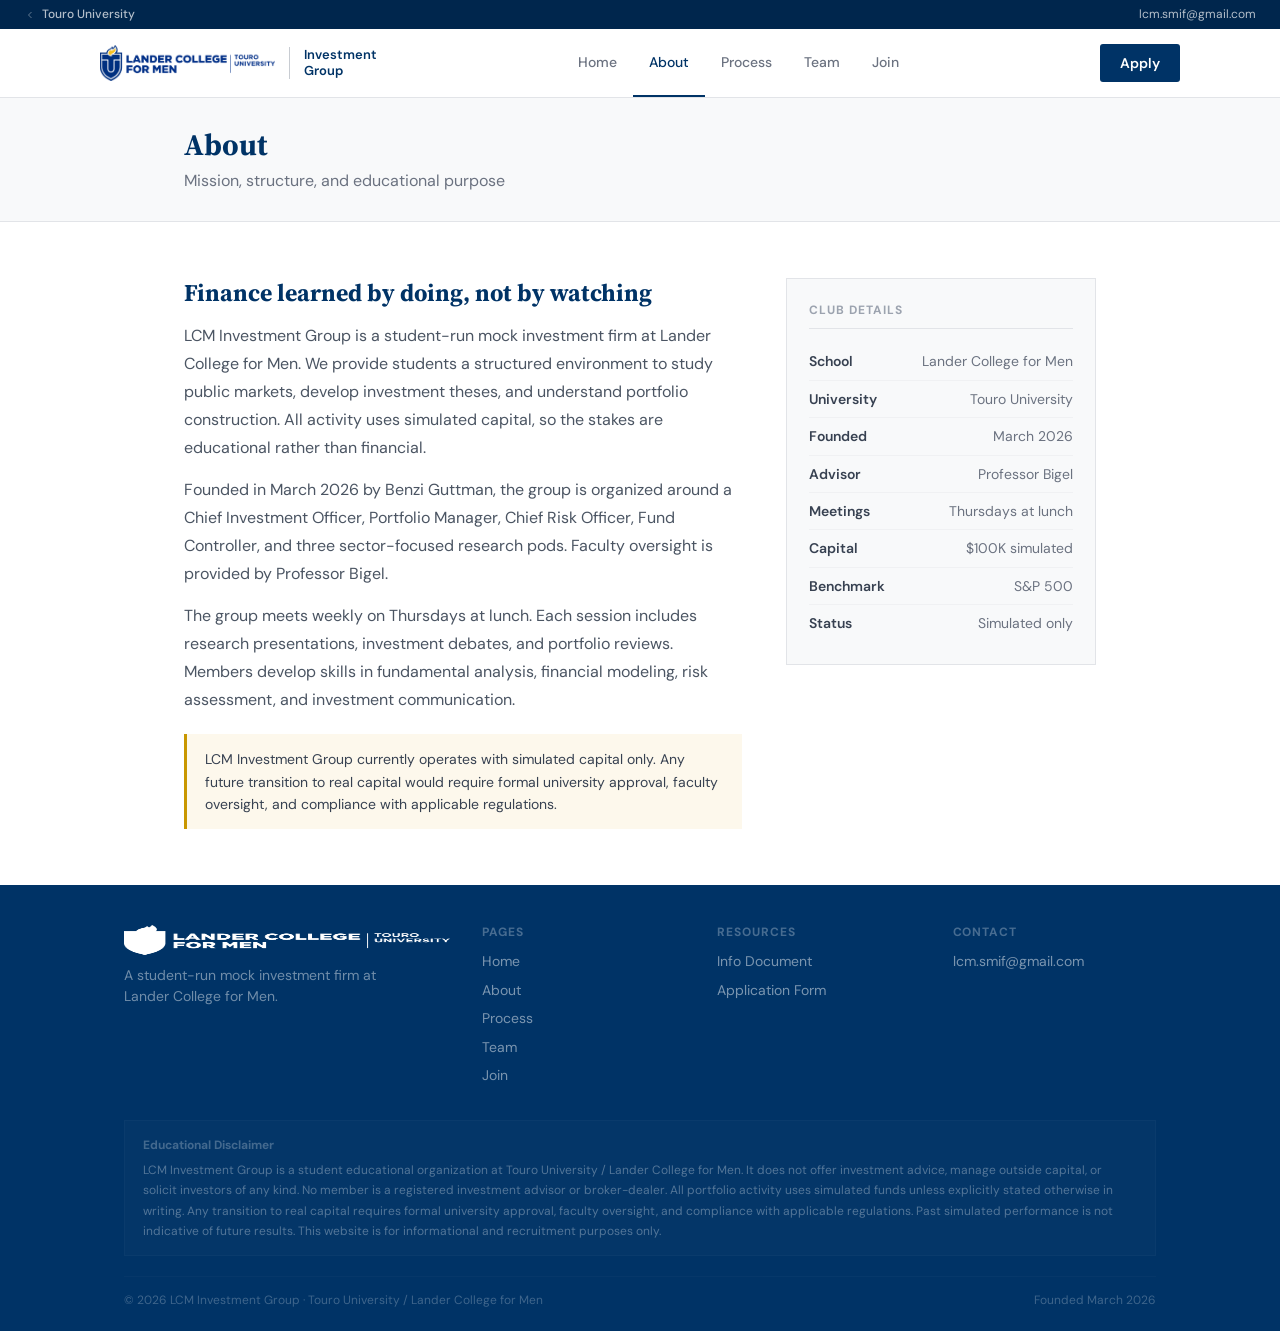
==== about.html @ c5002955 "v5: multi-page institutional redesign with shared CSS, proper logo integration, and educational fram" ====
<!DOCTYPE html>
<html lang="en">
<head>
<meta charset="UTF-8">
<meta name="viewport" content="width=device-width, initial-scale=1.0">
<title>About — LCM Investment Group</title>
<meta name="description" content="Learn about LCM Investment Group, a student-run mock investment firm at Lander College for Men, Touro University.">
<link rel="preconnect" href="https://fonts.googleapis.com">
<link rel="preconnect" href="https://fonts.gstatic.com" crossorigin>
<link href="https://fonts.googleapis.com/css2?family=Source+Serif+4:ital,opsz,wght@0,8..60,400;0,8..60,600;0,8..60,700;1,8..60,400&family=DM+Sans:ital,opsz,wght@0,9..40,400;0,9..40,500;0,9..40,600;0,9..40,700;1,9..40,400&display=swap" rel="stylesheet">
<link rel="stylesheet" href="style.css">
</head>
<body>

<div class="utility-bar">
  <a href="https://www.touro.edu" target="_blank" rel="noopener noreferrer" class="utility-left">
    <svg width="12" height="12" viewBox="0 0 24 24" fill="none" stroke="currentColor" stroke-width="2"><polyline points="15 18 9 12 15 6"/></svg>
    Touro University
  </a>
  <div><a href="mailto:lcm.smif@gmail.com">lcm.smif@gmail.com</a></div>
</div>

<nav class="site-nav">
  <div class="nav-inner">
    <a href="index.html" class="nav-brand">
      <img src="touro-logo.png" alt="Lander College for Men — Touro University" height="36">
      <span class="nav-brand-label">Investment<br>Group</span>
    </a>
    <div class="nav-links">
      <a href="index.html">Home</a>
      <a href="about.html" aria-current="page">About</a>
      <a href="process.html">Process</a>
      <a href="team.html">Team</a>
      <a href="join.html">Join</a>
    </div>
    <a href="https://docs.google.com/forms/d/e/1FAIpQLSfr2iIIX5mqm8g7_Rid_zwFWo1zIdZO_jrtp0y2jBqAqrcKNw/viewform" target="_blank" rel="noopener noreferrer" class="nav-cta">Apply</a>
    <button class="hamburger" aria-label="Open menu" onclick="document.getElementById('mob').classList.add('open')">
      <span></span><span></span><span></span>
    </button>
  </div>
</nav>

<div class="mobile-overlay" id="mob">
  <div class="mobile-header">
    <img src="touro-logo.png" alt="Lander College for Men" height="28">
    <button class="mobile-close" aria-label="Close menu" onclick="document.getElementById('mob').classList.remove('open')">
      <svg width="24" height="24" viewBox="0 0 24 24" fill="none" stroke="currentColor" stroke-width="2"><path d="M18 6L6 18M6 6l12 12"/></svg>
    </button>
  </div>
  <div class="mobile-links">
    <a href="index.html">Home</a>
    <a href="about.html">About</a>
    <a href="process.html">Process</a>
    <a href="team.html">Team</a>
    <a href="join.html">Join</a>
  </div>
  <a href="https://docs.google.com/forms/d/e/1FAIpQLSfr2iIIX5mqm8g7_Rid_zwFWo1zIdZO_jrtp0y2jBqAqrcKNw/viewform" target="_blank" rel="noopener noreferrer" class="mobile-cta">Submit an Application</a>
</div>

<main>

  <div class="page-header">
    <div class="container">
      <h1>About</h1>
      <p class="subtitle">Mission, structure, and educational purpose</p>
    </div>
  </div>

  <section class="section-lg">
    <div class="container">
      <div class="about-grid">
        <div class="about-prose">
          <h2>Finance learned by doing, not by watching</h2>
          <p>LCM Investment Group is a student-run mock investment firm at Lander College for Men. We provide students a structured environment to study public markets, develop investment theses, and understand portfolio construction. All activity uses simulated capital, so the stakes are educational rather than financial.</p>
          <p>Founded in March 2026 by Benzi Guttman, the group is organized around a Chief Investment Officer, Portfolio Manager, Chief Risk Officer, Fund Controller, and three sector-focused research pods. Faculty oversight is provided by Professor Bigel.</p>
          <p>The group meets weekly on Thursdays at lunch. Each session includes research presentations, investment debates, and portfolio reviews. Members develop skills in fundamental analysis, financial modeling, risk assessment, and investment communication.</p>
          <div class="about-note">LCM Investment Group currently operates with simulated capital only. Any future transition to real capital would require formal university approval, faculty oversight, and compliance with applicable regulations.</div>
        </div>
        <aside class="about-sidebar">
          <div class="sidebar-heading">Club Details</div>
          <div class="sidebar-row"><span class="sidebar-key">School</span><span class="sidebar-val">Lander College for Men</span></div>
          <div class="sidebar-row"><span class="sidebar-key">University</span><span class="sidebar-val">Touro University</span></div>
          <div class="sidebar-row"><span class="sidebar-key">Founded</span><span class="sidebar-val">March 2026</span></div>
          <div class="sidebar-row"><span class="sidebar-key">Advisor</span><span class="sidebar-val">Professor Bigel</span></div>
          <div class="sidebar-row"><span class="sidebar-key">Meetings</span><span class="sidebar-val">Thursdays at lunch</span></div>
          <div class="sidebar-row"><span class="sidebar-key">Capital</span><span class="sidebar-val">$100K simulated</span></div>
          <div class="sidebar-row"><span class="sidebar-key">Benchmark</span><span class="sidebar-val">S&amp;P 500</span></div>
          <div class="sidebar-row"><span class="sidebar-key">Status</span><span class="sidebar-val">Simulated only</span></div>
        </aside>
      </div>
    </div>
  </section>

</main>

<footer class="site-footer">
  <div class="container-wide">
    <div class="footer-top">
      <div class="footer-brand">
        <img src="touro-logo.png" alt="Lander College for Men — Touro University">
        <p>A student-run mock investment firm at Lander College for Men.</p>
      </div>
      <div class="footer-col">
        <h4>Pages</h4>
        <a href="index.html">Home</a>
        <a href="about.html">About</a>
        <a href="process.html">Process</a>
        <a href="team.html">Team</a>
        <a href="join.html">Join</a>
      </div>
      <div class="footer-col">
        <h4>Resources</h4>
        <a href="https://docs.google.com/document/d/1LVEuWN-xTGbvA8P8xXho91gXIbt4tIsUsh_a20SpdHM/edit?usp=sharing" target="_blank" rel="noopener noreferrer">Info Document</a>
        <a href="https://docs.google.com/forms/d/e/1FAIpQLSfr2iIIX5mqm8g7_Rid_zwFWo1zIdZO_jrtp0y2jBqAqrcKNw/viewform" target="_blank" rel="noopener noreferrer">Application Form</a>
      </div>
      <div class="footer-col">
        <h4>Contact</h4>
        <a href="mailto:lcm.smif@gmail.com">lcm.smif@gmail.com</a>
      </div>
    </div>
    <div class="footer-disclaimer">
      <strong>Educational Disclaimer</strong>
      LCM Investment Group is a student educational organization at Touro University / Lander College for Men. It does not offer investment advice, manage outside capital, or solicit investors of any kind. No member is a registered investment advisor or broker-dealer. All portfolio activity uses simulated funds unless explicitly stated otherwise in writing. Any transition to real capital requires formal university approval, faculty oversight, and compliance with applicable regulations. Past simulated performance is not indicative of future results. This website is for informational and recruitment purposes only.
    </div>
    <div class="footer-bottom">
      <span>&copy; 2026 LCM Investment Group · Touro University / Lander College for Men</span>
      <span>Founded March 2026</span>
    </div>
  </div>
</footer>

</body>
</html>
---- style.css ----
/* ===================================================================
   LCM Investment Group — Shared Stylesheet
   Lander College for Men / Touro University
   =================================================================== */

/* --- Reset & Tokens --- */
:root {
  --navy: #003366;
  --navy-deep: #00264d;
  --navy-light: #1a4a7a;
  --gold: #c99700;
  --gold-light: #f5e6b8;
  --gold-bg: #fdf8ec;
  --white: #ffffff;
  --gray-50: #f8f9fa;
  --gray-100: #f0f1f3;
  --gray-200: #e2e4e8;
  --gray-300: #c8ccd2;
  --gray-400: #9ca3af;
  --gray-500: #6b7280;
  --gray-600: #4b5563;
  --gray-700: #374151;
  --gray-800: #1f2937;
  --gray-900: #111827;

  --text-xs: 0.75rem;
  --text-sm: 0.875rem;
  --text-base: 1rem;
  --text-lg: 1.125rem;
  --text-xl: 1.25rem;
  --text-2xl: 1.5rem;
  --text-3xl: 1.875rem;

  --font-display: 'Source Serif 4', Georgia, 'Times New Roman', serif;
  --font-body: 'DM Sans', 'Helvetica Neue', Arial, sans-serif;

  --max-w: 960px;
  --max-w-wide: 1080px;
  --transition: 150ms ease;
}

*, *::before, *::after { box-sizing: border-box; margin: 0; padding: 0; }

html {
  -webkit-font-smoothing: antialiased;
  text-rendering: optimizeLegibility;
}

body {
  font-family: var(--font-body);
  font-size: var(--text-base);
  color: var(--gray-800);
  background: var(--white);
  line-height: 1.6;
  display: flex;
  flex-direction: column;
  min-height: 100vh;
}

img, svg { display: block; max-width: 100%; }
a { color: inherit; text-decoration: none; }
button { cursor: pointer; background: none; border: none; font: inherit; }
h1, h2, h3, h4 { line-height: 1.25; }
p { max-width: 68ch; }
ul { list-style: none; }
main { flex: 1; }

/* --- Utility bar (Touro-style top strip) --- */
.utility-bar {
  background: var(--navy-deep);
  color: rgba(255,255,255,0.7);
  font-size: var(--text-xs);
  padding: 5px 24px;
  display: flex;
  align-items: center;
  justify-content: space-between;
}
.utility-bar a {
  color: rgba(255,255,255,0.7);
  transition: color var(--transition);
}
.utility-bar a:hover { color: #fff; }
.utility-left {
  display: flex;
  align-items: center;
  gap: 6px;
  font-weight: 500;
}
.utility-left svg { opacity: 0.55; }

/* --- Main navigation --- */
.site-nav {
  background: var(--white);
  border-bottom: 1px solid var(--gray-200);
  padding: 0 24px;
  position: sticky;
  top: 0;
  z-index: 100;
}
.nav-inner {
  max-width: var(--max-w-wide);
  margin: 0 auto;
  display: flex;
  align-items: center;
  justify-content: space-between;
  height: 68px;
}

/* Logo block: image + "Investment Group" label */
.nav-brand {
  display: flex;
  align-items: center;
  gap: 14px;
  flex-shrink: 0;
}
.nav-brand img {
  height: 36px;
  width: auto;
}
.nav-brand-label {
  font-family: var(--font-body);
  font-size: 0.8125rem;
  font-weight: 600;
  color: var(--navy);
  line-height: 1.25;
  border-left: 1px solid var(--gray-300);
  padding-left: 14px;
  white-space: nowrap;
}

/* Nav links */
.nav-links {
  display: flex;
  align-items: center;
  gap: 0;
}
.nav-links a {
  font-size: var(--text-sm);
  font-weight: 500;
  color: var(--gray-500);
  padding: 22px 16px;
  border-bottom: 2px solid transparent;
  transition: color var(--transition), border-color var(--transition);
}
.nav-links a:hover,
.nav-links a[aria-current="page"] {
  color: var(--navy);
  border-bottom-color: var(--navy);
}

/* Apply button in nav */
.nav-cta {
  font-size: var(--text-sm);
  font-weight: 600;
  color: var(--white);
  background: var(--navy);
  padding: 8px 20px;
  border-radius: 3px;
  transition: background var(--transition);
  flex-shrink: 0;
}
.nav-cta:hover { background: var(--navy-deep); }

/* Hamburger */
.hamburger {
  display: none;
  flex-direction: column;
  gap: 5px;
  padding: 8px;
}
.hamburger span {
  display: block;
  width: 22px;
  height: 2px;
  background: var(--navy);
  border-radius: 1px;
}

/* Mobile overlay */
.mobile-overlay {
  display: none;
  position: fixed;
  inset: 0;
  background: var(--white);
  z-index: 200;
  flex-direction: column;
  padding: 20px 24px;
  overflow-y: auto;
}
.mobile-overlay.open { display: flex; }
.mobile-header {
  display: flex;
  justify-content: space-between;
  align-items: center;
  margin-bottom: 28px;
}
.mobile-header img { height: 28px; width: auto; }
.mobile-close {
  width: 40px;
  height: 40px;
  display: flex;
  align-items: center;
  justify-content: center;
  color: var(--gray-500);
}
.mobile-links {
  display: flex;
  flex-direction: column;
}
.mobile-links a {
  font-size: var(--text-lg);
  font-weight: 500;
  color: var(--gray-700);
  padding: 13px 0;
  border-bottom: 1px solid var(--gray-200);
}
.mobile-links a:first-child { border-top: 1px solid var(--gray-200); }
.mobile-cta {
  display: block;
  margin-top: 20px;
  text-align: center;
  font-weight: 600;
  color: var(--white);
  background: var(--navy);
  padding: 12px 24px;
  border-radius: 3px;
}

@media (max-width: 768px) {
  .utility-bar { display: none; }
  .nav-links, .nav-cta { display: none; }
  .hamburger { display: flex; }
}

/* --- Layout helpers --- */
.container { max-width: var(--max-w); margin: 0 auto; padding: 0 24px; }
.container-wide { max-width: var(--max-w-wide); margin: 0 auto; padding: 0 24px; }
.section { padding: 48px 0; }
.section-lg { padding: 56px 0; }

/* --- Page header (breadcrumb-style band) --- */
.page-header {
  background: var(--gray-50);
  border-bottom: 1px solid var(--gray-200);
  padding: 28px 0;
}
.page-header h1 {
  font-family: var(--font-display);
  font-size: var(--text-3xl);
  font-weight: 700;
  color: var(--navy);
}
.page-header .subtitle {
  font-size: var(--text-base);
  color: var(--gray-500);
  margin-top: 4px;
}

/* --- Buttons --- */
.btn-navy {
  display: inline-flex;
  align-items: center;
  gap: 6px;
  padding: 10px 24px;
  background: var(--navy);
  color: var(--white);
  font-size: var(--text-sm);
  font-weight: 600;
  border-radius: 3px;
  transition: background var(--transition);
}
.btn-navy:hover { background: var(--navy-deep); }

.btn-gold {
  display: inline-flex;
  align-items: center;
  gap: 6px;
  padding: 10px 24px;
  background: var(--gold);
  color: var(--navy-deep);
  font-size: var(--text-sm);
  font-weight: 700;
  border-radius: 3px;
  transition: background var(--transition);
}
.btn-gold:hover { background: #b58a00; }

/* --- Footer --- */
.site-footer {
  background: var(--navy);
  color: rgba(255,255,255,0.8);
  padding: 40px 0 20px;
}
.footer-top {
  display: grid;
  grid-template-columns: 1.6fr 1fr 1fr 1fr;
  gap: 32px;
  margin-bottom: 28px;
}
.footer-brand { display: flex; flex-direction: column; gap: 10px; }
.footer-brand img { height: 30px; width: auto; filter: brightness(0) invert(1); }
.footer-brand p { font-size: var(--text-sm); opacity: 0.55; line-height: 1.5; max-width: 30ch; }
.footer-col h4 {
  font-size: var(--text-xs);
  font-weight: 700;
  text-transform: uppercase;
  letter-spacing: 0.08em;
  opacity: 0.35;
  margin-bottom: 10px;
}
.footer-col a {
  display: block;
  font-size: var(--text-sm);
  opacity: 0.6;
  margin-bottom: 6px;
  transition: opacity var(--transition);
}
.footer-col a:hover { opacity: 1; }
.footer-disclaimer {
  padding: 14px 18px;
  background: rgba(255,255,255,0.04);
  border: 1px solid rgba(255,255,255,0.07);
  font-size: var(--text-xs);
  opacity: 0.4;
  line-height: 1.7;
  margin-bottom: 20px;
}
.footer-disclaimer strong {
  display: block;
  margin-bottom: 4px;
  opacity: 1;
  color: rgba(255,255,255,0.65);
}
.footer-bottom {
  display: flex;
  justify-content: space-between;
  flex-wrap: wrap;
  gap: 8px;
  padding-top: 14px;
  border-top: 1px solid rgba(255,255,255,0.08);
  font-size: var(--text-xs);
  opacity: 0.3;
}
@media (max-width: 768px) {
  .footer-top { grid-template-columns: 1fr 1fr; gap: 24px; }
}
@media (max-width: 500px) {
  .footer-top { grid-template-columns: 1fr; }
}

/* ============================================================
   PAGE-SPECIFIC STYLES
   ============================================================ */

/* --- Home: Hero --- */
.hero {
  background: var(--navy);
  color: var(--white);
  padding: 56px 0 48px;
}
.hero-content { max-width: 620px; }
.hero-affiliation {
  font-size: var(--text-xs);
  font-weight: 600;
  letter-spacing: 0.08em;
  text-transform: uppercase;
  color: var(--gold);
  margin-bottom: 14px;
}
.hero h1 {
  font-family: var(--font-display);
  font-size: clamp(1.875rem, 1.2rem + 2.5vw, 2.75rem);
  font-weight: 700;
  line-height: 1.15;
  margin-bottom: 14px;
}
.hero h1 em { font-style: italic; font-weight: 400; opacity: 0.85; }
.hero-desc {
  font-size: var(--text-base);
  line-height: 1.7;
  opacity: 0.78;
  margin-bottom: 24px;
  max-width: 52ch;
}
.hero-actions {
  display: flex;
  align-items: center;
  gap: 16px;
  flex-wrap: wrap;
}
.hero-link {
  font-size: var(--text-sm);
  font-weight: 500;
  color: rgba(255,255,255,0.65);
  border-bottom: 1px solid rgba(255,255,255,0.25);
  padding-bottom: 1px;
  transition: color var(--transition);
}
.hero-link:hover { color: #fff; }

/* --- Home: Facts strip --- */
.facts-strip {
  background: var(--gray-50);
  border-bottom: 1px solid var(--gray-200);
  padding: 18px 0;
}
.facts-row {
  display: flex;
  justify-content: center;
  align-items: center;
  gap: 36px;
  flex-wrap: wrap;
}
.fact-item { text-align: center; }
.fact-val {
  font-family: var(--font-display);
  font-size: var(--text-xl);
  font-weight: 700;
  color: var(--navy);
}
.fact-desc {
  font-size: var(--text-xs);
  color: var(--gray-500);
  text-transform: uppercase;
  letter-spacing: 0.06em;
  margin-top: 2px;
}
.facts-sep { width: 1px; height: 26px; background: var(--gray-300); }
@media (max-width: 600px) {
  .facts-row { gap: 20px; }
  .facts-sep { display: none; }
}

/* --- Home: Overview cards --- */
.overview-grid {
  display: grid;
  grid-template-columns: repeat(3, 1fr);
  gap: 20px;
}
.overview-card {
  padding: 22px;
  border: 1px solid var(--gray-200);
  border-top: 3px solid var(--navy);
}
.overview-card h3 {
  font-size: var(--text-base);
  font-weight: 700;
  color: var(--gray-800);
  margin-bottom: 6px;
}
.overview-card p {
  font-size: var(--text-sm);
  color: var(--gray-600);
  line-height: 1.6;
}
@media (max-width: 768px) {
  .overview-grid { grid-template-columns: 1fr; }
}

/* --- Home: CTA strip --- */
.home-cta {
  background: var(--gray-50);
  border-top: 1px solid var(--gray-200);
  text-align: center;
}
.home-cta h2 {
  font-family: var(--font-display);
  font-size: var(--text-2xl);
  font-weight: 700;
  color: var(--navy);
  margin-bottom: 6px;
}
.home-cta p {
  font-size: var(--text-base);
  color: var(--gray-500);
  margin: 0 auto 18px;
}

/* --- About: Content grid --- */
.about-grid {
  display: grid;
  grid-template-columns: 1.8fr 1fr;
  gap: 44px;
  align-items: start;
}
.about-prose h2 {
  font-family: var(--font-display);
  font-size: var(--text-2xl);
  font-weight: 700;
  color: var(--navy);
  margin-bottom: 14px;
}
.about-prose p {
  color: var(--gray-600);
  line-height: 1.75;
  margin-bottom: 14px;
}
.about-sidebar {
  padding: 22px;
  background: var(--gray-50);
  border: 1px solid var(--gray-200);
}
.sidebar-heading {
  font-size: var(--text-xs);
  font-weight: 700;
  text-transform: uppercase;
  letter-spacing: 0.08em;
  color: var(--gray-400);
  margin-bottom: 14px;
  padding-bottom: 8px;
  border-bottom: 1px solid var(--gray-200);
}
.sidebar-row {
  display: flex;
  justify-content: space-between;
  padding: 7px 0;
  font-size: var(--text-sm);
  border-bottom: 1px solid var(--gray-100);
}
.sidebar-row:last-child { border-bottom: none; }
.sidebar-key { font-weight: 600; color: var(--gray-700); }
.sidebar-val { color: var(--gray-500); text-align: right; }
.about-note {
  margin-top: 20px;
  padding: 14px 18px;
  background: var(--gold-bg);
  border-left: 3px solid var(--gold);
  font-size: var(--text-sm);
  color: var(--gray-700);
  line-height: 1.6;
}
@media (max-width: 768px) {
  .about-grid { grid-template-columns: 1fr; }
}

/* --- Process: Steps --- */
.process-step {
  display: grid;
  grid-template-columns: 44px 1fr;
  gap: 18px;
  padding: 22px 0;
  border-bottom: 1px solid var(--gray-200);
  align-items: start;
}
.process-step:last-child { border-bottom: none; }
.step-num {
  width: 38px; height: 38px;
  border-radius: 50%;
  background: var(--navy);
  color: var(--white);
  display: flex;
  align-items: center;
  justify-content: center;
  font-family: var(--font-display);
  font-size: var(--text-base);
  font-weight: 700;
  flex-shrink: 0;
}
.step-body h3 {
  font-size: var(--text-lg);
  font-weight: 700;
  color: var(--gray-800);
  margin-bottom: 4px;
}
.step-body p {
  font-size: var(--text-sm);
  color: var(--gray-600);
  line-height: 1.65;
}

/* Process: Logistics table */
.info-table {
  margin-top: 28px;
  width: 100%;
  border-collapse: collapse;
  font-size: var(--text-sm);
}
.info-table th {
  text-align: left;
  font-weight: 700;
  color: var(--gray-700);
  padding: 9px 14px;
  background: var(--gray-50);
  border: 1px solid var(--gray-200);
  font-size: var(--text-xs);
  text-transform: uppercase;
  letter-spacing: 0.06em;
}
.info-table td {
  padding: 9px 14px;
  border: 1px solid var(--gray-200);
  color: var(--gray-600);
}

/* --- Team: Directory list --- */
.team-label {
  font-size: var(--text-xs);
  font-weight: 700;
  text-transform: uppercase;
  letter-spacing: 0.1em;
  color: var(--gray-400);
  margin-bottom: 14px;
  padding-bottom: 8px;
  border-bottom: 1px solid var(--gray-200);
}
.team-list { display: flex; flex-direction: column; }
.team-member {
  display: grid;
  grid-template-columns: 44px 1fr;
  gap: 14px;
  padding: 14px 0;
  border-bottom: 1px solid var(--gray-100);
  align-items: start;
}
.team-member:last-child { border-bottom: none; }
.member-initials {
  width: 38px; height: 38px;
  border-radius: 50%;
  background: var(--navy);
  color: var(--white);
  display: flex;
  align-items: center;
  justify-content: center;
  font-size: var(--text-xs);
  font-weight: 700;
  flex-shrink: 0;
}
.member-info h3 {
  font-size: var(--text-base);
  font-weight: 600;
  color: var(--gray-800);
  margin-bottom: 1px;
}
.member-role {
  font-size: var(--text-sm);
  color: var(--navy);
  font-weight: 500;
  margin-bottom: 3px;
}
.member-desc {
  font-size: var(--text-sm);
  color: var(--gray-500);
  line-height: 1.55;
}

/* Pods */
.pods-section { margin-top: 36px; }
.pods-grid {
  display: grid;
  grid-template-columns: repeat(3, 1fr);
  gap: 14px;
}
.pod-item {
  padding: 14px 16px;
  background: var(--gray-50);
  border: 1px solid var(--gray-200);
}
.pod-label {
  font-size: var(--text-xs);
  font-weight: 700;
  color: var(--navy);
  text-transform: uppercase;
  letter-spacing: 0.06em;
  margin-bottom: 4px;
}
.pod-sector {
  font-size: var(--text-xs);
  color: var(--gray-400);
  margin-bottom: 6px;
}
.pod-name { font-size: var(--text-sm); font-weight: 600; color: var(--gray-800); }
.pod-role { font-size: var(--text-xs); color: var(--gray-500); }
@media (max-width: 600px) {
  .pods-grid { grid-template-columns: 1fr; }
}

/* --- Join: Content --- */
.join-content { max-width: 620px; }
.join-content h2 {
  font-family: var(--font-display);
  font-size: var(--text-2xl);
  font-weight: 700;
  color: var(--navy);
  margin-bottom: 12px;
}
.join-content p {
  color: var(--gray-600);
  line-height: 1.7;
  margin-bottom: 14px;
}
.join-cta { margin: 24px 0 36px; }
.join-cards {
  display: grid;
  grid-template-columns: 1fr 1fr;
  gap: 20px;
}
.join-card {
  padding: 18px;
  background: var(--gray-50);
  border: 1px solid var(--gray-200);
}
.join-card h3 {
  font-size: var(--text-sm);
  font-weight: 700;
  color: var(--gray-800);
  margin-bottom: 6px;
}
.join-card p {
  font-size: var(--text-sm);
  color: var(--gray-600);
  line-height: 1.6;
  margin-bottom: 0;
}
.join-card a {
  color: var(--navy);
  text-decoration: underline;
}
@media (max-width: 600px) {
  .join-cards { grid-template-columns: 1fr; }
}
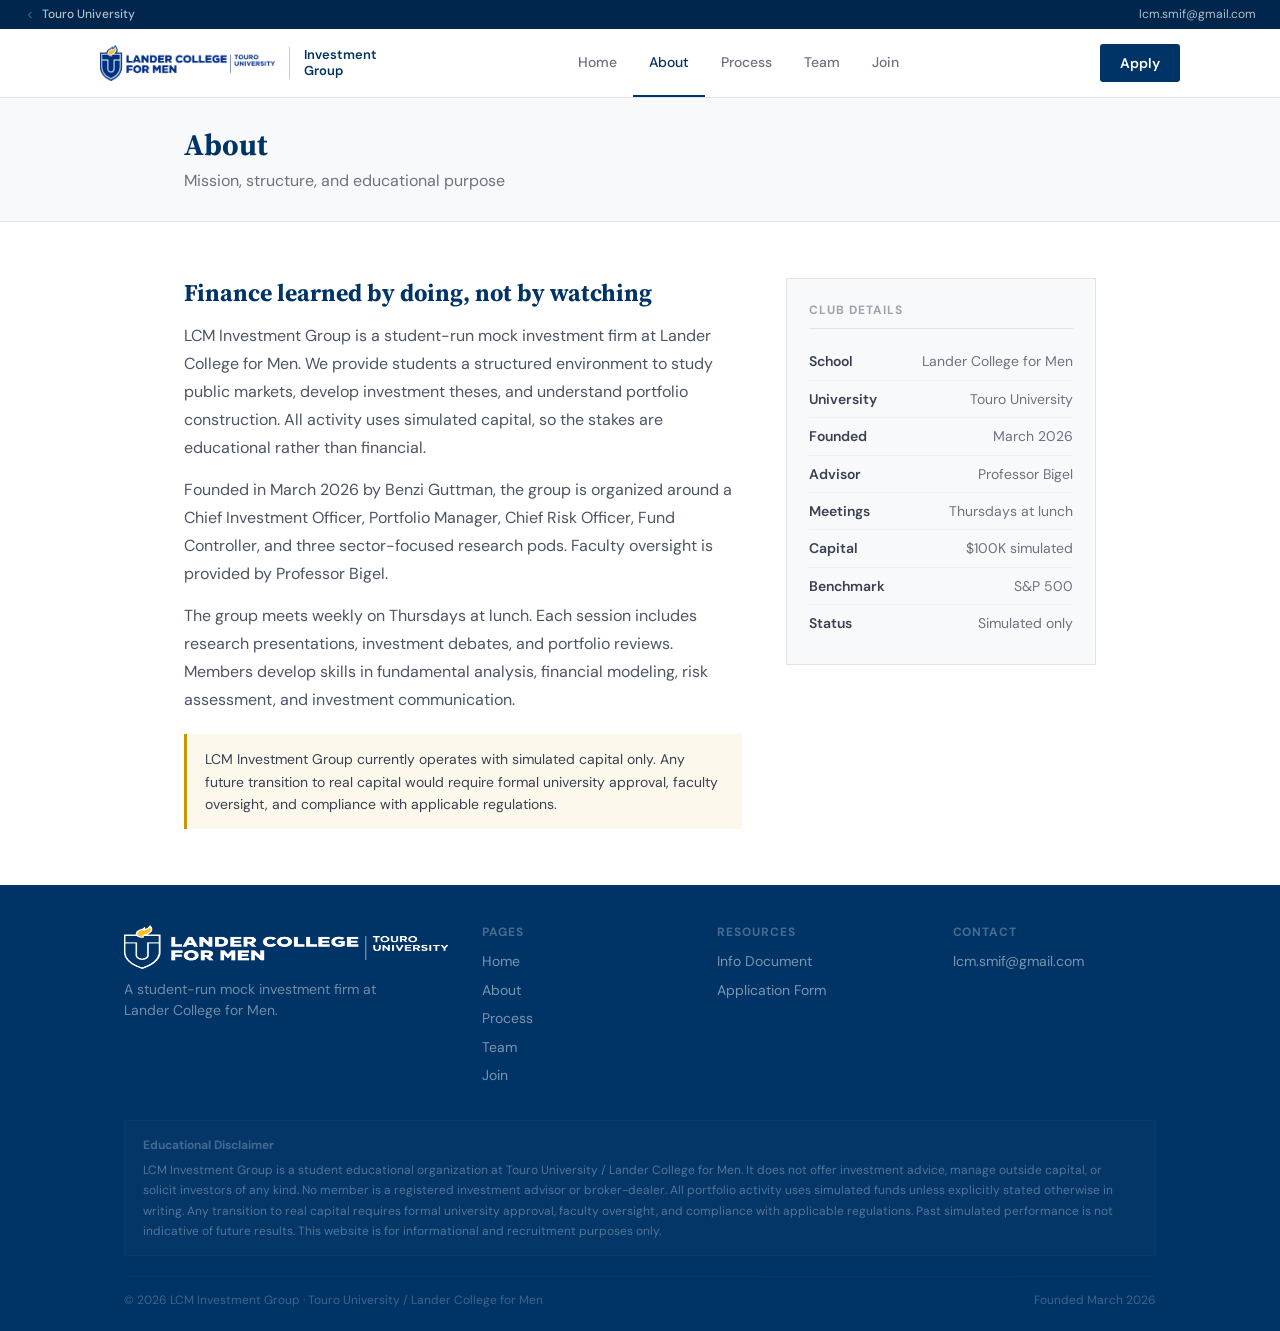
==== commit 581db954: "Use official Touro white logo in footer (matches lcm.touro.edu)" ====
--- a/about.html
+++ b/about.html
@@ -97,7 +97,7 @@
   <div class="container-wide">
     <div class="footer-top">
       <div class="footer-brand">
-        <img src="touro-logo.png" alt="Lander College for Men — Touro University">
+        <img src="touro-logo-white.png" alt="Lander College for Men — Touro University">
         <p>A student-run mock investment firm at Lander College for Men.</p>
       </div>
       <div class="footer-col">
--- a/style.css
+++ b/style.css
@@ -116,6 +116,8 @@
 .nav-brand img {
   height: 36px;
   width: auto;
+  opacity: 1;
+  filter: none;
 }
 .nav-brand-label {
   font-family: var(--font-body);
@@ -298,7 +300,7 @@
   margin-bottom: 28px;
 }
 .footer-brand { display: flex; flex-direction: column; gap: 10px; }
-.footer-brand img { height: 30px; width: auto; filter: brightness(0) invert(1); }
+.footer-brand img { height: 44px; width: auto; }
 .footer-brand p { font-size: var(--text-sm); opacity: 0.55; line-height: 1.5; max-width: 30ch; }
 .footer-col h4 {
   font-size: var(--text-xs);
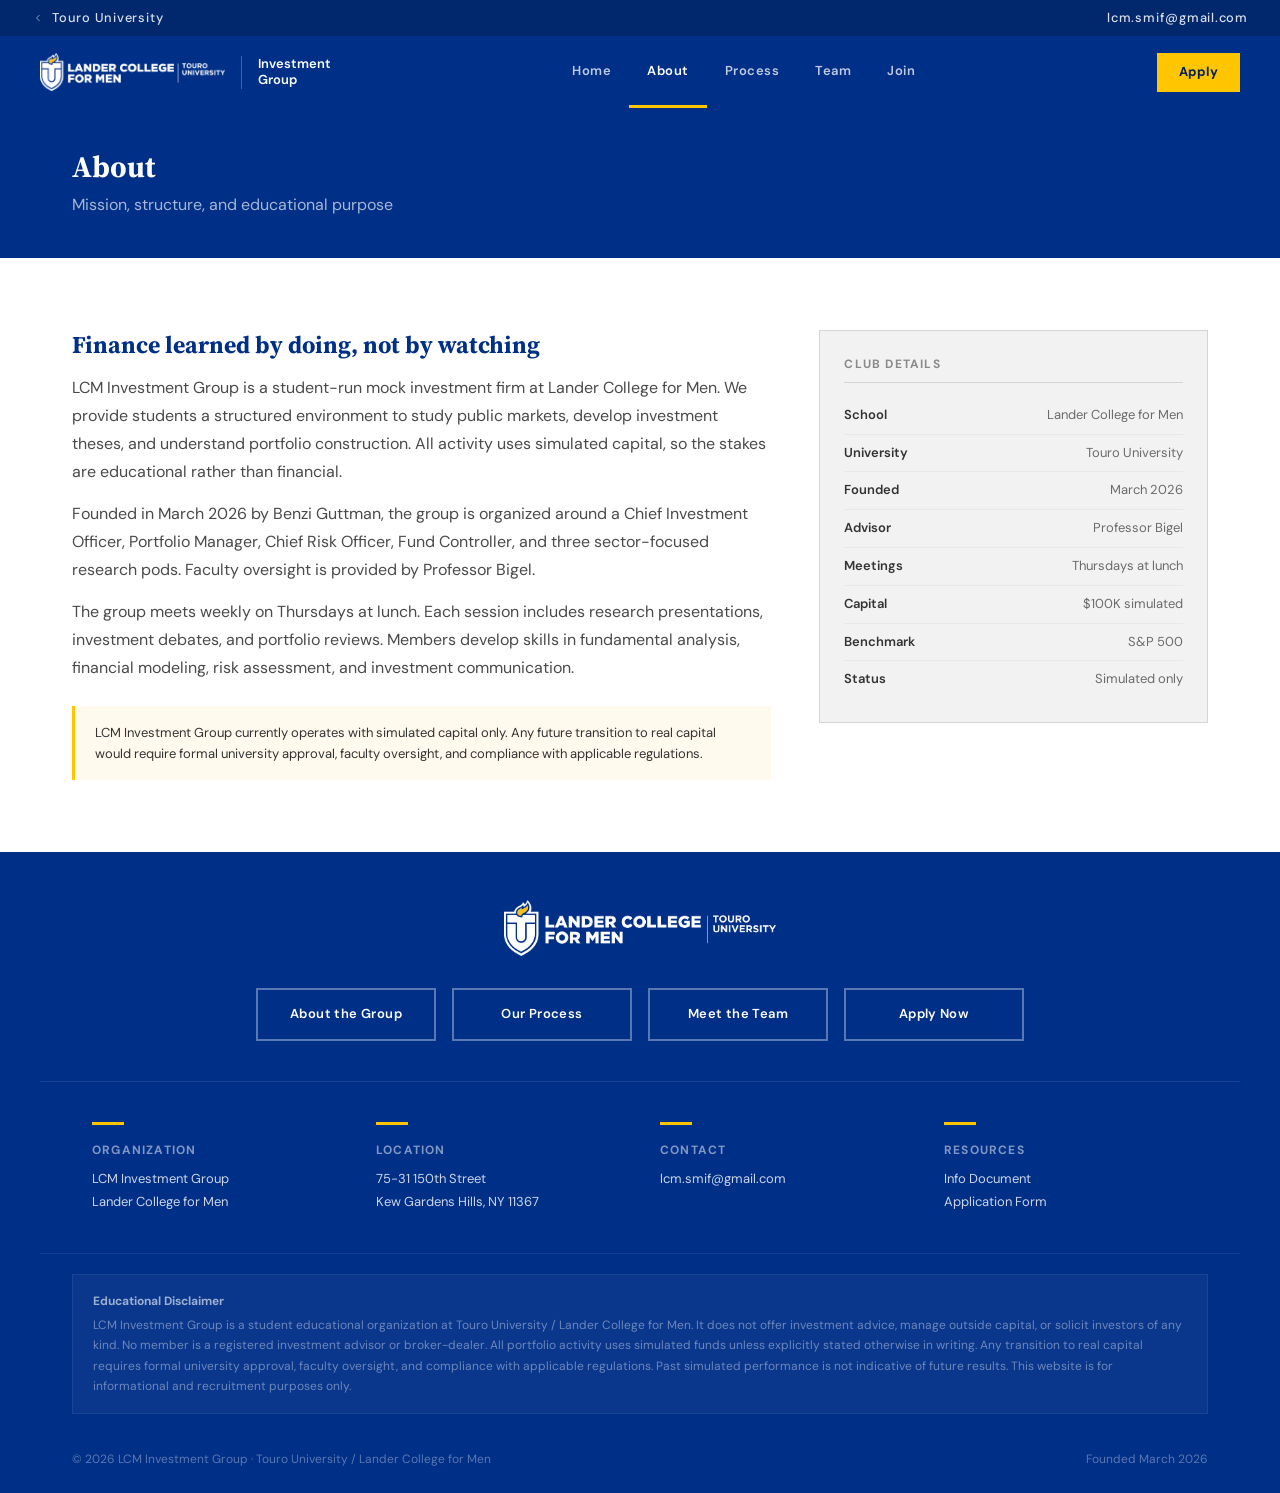
==== commit 4ba2106b: "Redesign: match official lcm.touro.edu institutional style - Navy nav bar with white logo and gold A" ====
--- a/about.html
+++ b/about.html
@@ -12,18 +12,22 @@
 </head>
 <body>
 
+<!-- Utility bar -->
 <div class="utility-bar">
   <a href="https://www.touro.edu" target="_blank" rel="noopener noreferrer" class="utility-left">
     <svg width="12" height="12" viewBox="0 0 24 24" fill="none" stroke="currentColor" stroke-width="2"><polyline points="15 18 9 12 15 6"/></svg>
     Touro University
   </a>
-  <div><a href="mailto:lcm.smif@gmail.com">lcm.smif@gmail.com</a></div>
+  <div class="utility-right">
+    <a href="mailto:lcm.smif@gmail.com">lcm.smif@gmail.com</a>
+  </div>
 </div>
 
+<!-- Navigation -->
 <nav class="site-nav">
   <div class="nav-inner">
     <a href="index.html" class="nav-brand">
-      <img src="touro-logo.png" alt="Lander College for Men — Touro University" height="36">
+      <img src="touro-logo-white.png" alt="Lander College for Men — Touro University" height="38">
       <span class="nav-brand-label">Investment<br>Group</span>
     </a>
     <div class="nav-links">
@@ -40,9 +44,10 @@
   </div>
 </nav>
 
+<!-- Mobile menu -->
 <div class="mobile-overlay" id="mob">
   <div class="mobile-header">
-    <img src="touro-logo.png" alt="Lander College for Men" height="28">
+    <img src="touro-logo-white.png" alt="Lander College for Men" height="28">
     <button class="mobile-close" aria-label="Close menu" onclick="document.getElementById('mob').classList.remove('open')">
       <svg width="24" height="24" viewBox="0 0 24 24" fill="none" stroke="currentColor" stroke-width="2"><path d="M18 6L6 18M6 6l12 12"/></svg>
     </button>
@@ -90,42 +95,58 @@
       </div>
     </div>
   </section>
-
 </main>
 
+<!-- Footer -->
 <footer class="site-footer">
-  <div class="container-wide">
-    <div class="footer-top">
-      <div class="footer-brand">
-        <img src="touro-logo-white.png" alt="Lander College for Men — Touro University">
-        <p>A student-run mock investment firm at Lander College for Men.</p>
-      </div>
-      <div class="footer-col">
-        <h4>Pages</h4>
-        <a href="index.html">Home</a>
-        <a href="about.html">About</a>
-        <a href="process.html">Process</a>
-        <a href="team.html">Team</a>
-        <a href="join.html">Join</a>
-      </div>
-      <div class="footer-col">
-        <h4>Resources</h4>
-        <a href="https://docs.google.com/document/d/1LVEuWN-xTGbvA8P8xXho91gXIbt4tIsUsh_a20SpdHM/edit?usp=sharing" target="_blank" rel="noopener noreferrer">Info Document</a>
-        <a href="https://docs.google.com/forms/d/e/1FAIpQLSfr2iIIX5mqm8g7_Rid_zwFWo1zIdZO_jrtp0y2jBqAqrcKNw/viewform" target="_blank" rel="noopener noreferrer">Application Form</a>
-      </div>
-      <div class="footer-col">
-        <h4>Contact</h4>
-        <a href="mailto:lcm.smif@gmail.com">lcm.smif@gmail.com</a>
-      </div>
+  <!-- Centered logo -->
+  <div class="footer-logo-section">
+    <img src="touro-logo-white.png" alt="Lander College for Men — Touro University">
+  </div>
+
+  <!-- Button row -->
+  <div class="footer-buttons">
+    <a href="about.html" class="btn-outline">About the Group</a>
+    <a href="process.html" class="btn-outline">Our Process</a>
+    <a href="team.html" class="btn-outline">Meet the Team</a>
+    <a href="https://docs.google.com/forms/d/e/1FAIpQLSfr2iIIX5mqm8g7_Rid_zwFWo1zIdZO_jrtp0y2jBqAqrcKNw/viewform" target="_blank" rel="noopener noreferrer" class="btn-outline">Apply Now</a>
+  </div>
+
+  <!-- Contact grid -->
+  <div class="footer-contact">
+    <div class="footer-contact-col">
+      <div class="footer-contact-label">Organization</div>
+      <p>LCM Investment Group</p>
+      <p>Lander College for Men</p>
     </div>
-    <div class="footer-disclaimer">
+    <div class="footer-contact-col">
+      <div class="footer-contact-label">Location</div>
+      <p>75-31 150th Street</p>
+      <p>Kew Gardens Hills, NY 11367</p>
+    </div>
+    <div class="footer-contact-col">
+      <div class="footer-contact-label">Contact</div>
+      <a href="mailto:lcm.smif@gmail.com">lcm.smif@gmail.com</a>
+    </div>
+    <div class="footer-contact-col">
+      <div class="footer-contact-label">Resources</div>
+      <a href="https://docs.google.com/document/d/1LVEuWN-xTGbvA8P8xXho91gXIbt4tIsUsh_a20SpdHM/edit?usp=sharing" target="_blank" rel="noopener noreferrer">Info Document</a>
+      <a href="https://docs.google.com/forms/d/e/1FAIpQLSfr2iIIX5mqm8g7_Rid_zwFWo1zIdZO_jrtp0y2jBqAqrcKNw/viewform" target="_blank" rel="noopener noreferrer">Application Form</a>
+    </div>
+  </div>
+
+  <!-- Disclaimer -->
+  <div class="footer-disclaimer">
+    <div class="footer-disclaimer-inner">
       <strong>Educational Disclaimer</strong>
       LCM Investment Group is a student educational organization at Touro University / Lander College for Men. It does not offer investment advice, manage outside capital, or solicit investors of any kind. No member is a registered investment advisor or broker-dealer. All portfolio activity uses simulated funds unless explicitly stated otherwise in writing. Any transition to real capital requires formal university approval, faculty oversight, and compliance with applicable regulations. Past simulated performance is not indicative of future results. This website is for informational and recruitment purposes only.
     </div>
-    <div class="footer-bottom">
-      <span>&copy; 2026 LCM Investment Group · Touro University / Lander College for Men</span>
-      <span>Founded March 2026</span>
-    </div>
+  </div>
+
+  <!-- Bottom -->
+  <div class="footer-bottom">
+    <span>&copy; 2026 LCM Investment Group · Touro University / Lander College for Men</span>
+    <span>Founded March 2026</span>
   </div>
 </footer>
 
--- a/style.css
+++ b/style.css
@@ -1,41 +1,42 @@
 /* ===================================================================
    LCM Investment Group — Shared Stylesheet
-   Lander College for Men / Touro University
+   Matching official lcm.touro.edu institutional design
    =================================================================== */
 
 /* --- Reset & Tokens --- */
 :root {
-  --navy: #003366;
-  --navy-deep: #00264d;
-  --navy-light: #1a4a7a;
-  --gold: #c99700;
-  --gold-light: #f5e6b8;
-  --gold-bg: #fdf8ec;
+  /* Official Touro palette */
+  --navy: #002F87;
+  --navy-dark: #01286D;
+  --navy-deepest: #011F55;
+  --gold: #FFC600;
+  --gold-hover: #e6b200;
+  --blue-accent: #103CCC;
   --white: #ffffff;
-  --gray-50: #f8f9fa;
-  --gray-100: #f0f1f3;
-  --gray-200: #e2e4e8;
-  --gray-300: #c8ccd2;
-  --gray-400: #9ca3af;
-  --gray-500: #6b7280;
-  --gray-600: #4b5563;
-  --gray-700: #374151;
-  --gray-800: #1f2937;
-  --gray-900: #111827;
+  --gray-bg: #F2F2F2;
+  --gray-100: #e8e8e8;
+  --gray-200: #d4d4d4;
+  --gray-300: #b0b0b0;
+  --gray-400: #8a8a8a;
+  --gray-500: #6b6b6b;
+  --gray-600: #4a4a4a;
+  --gray-700: #333333;
+  --gray-800: #1a1a1a;
 
   --text-xs: 0.75rem;
-  --text-sm: 0.875rem;
+  --text-sm: 0.8125rem;
   --text-base: 1rem;
   --text-lg: 1.125rem;
   --text-xl: 1.25rem;
   --text-2xl: 1.5rem;
   --text-3xl: 1.875rem;
 
-  --font-display: 'Source Serif 4', Georgia, 'Times New Roman', serif;
-  --font-body: 'DM Sans', 'Helvetica Neue', Arial, sans-serif;
-
-  --max-w: 960px;
-  --max-w-wide: 1080px;
+  /* Touro uses Metropolis (sans) for UI and Libre Baskerville (serif) for body.
+     We'll use close free alternatives. */
+  --font-ui: 'DM Sans', 'Metropolis', 'Helvetica Neue', Arial, sans-serif;
+  --font-serif: 'Source Serif 4', 'Libre Baskerville', Georgia, serif;
+
+  --max-w: 1200px;
   --transition: 150ms ease;
 }
 
@@ -47,7 +48,7 @@
 }
 
 body {
-  font-family: var(--font-body);
+  font-family: var(--font-ui);
   font-size: var(--text-base);
   color: var(--gray-800);
   background: var(--white);
@@ -65,72 +66,81 @@
 ul { list-style: none; }
 main { flex: 1; }
 
-/* --- Utility bar (Touro-style top strip) --- */
+/* ===================================================================
+   UTILITY BAR — matches Touro's top dark navy strip
+   =================================================================== */
 .utility-bar {
-  background: var(--navy-deep);
-  color: rgba(255,255,255,0.7);
-  font-size: var(--text-xs);
-  padding: 5px 24px;
+  background: var(--navy-dark);
+  color: rgba(255,255,255,0.85);
+  font-size: 0.8rem;
+  font-weight: 500;
+  letter-spacing: 0.06em;
+  padding: 8px 32px;
   display: flex;
   align-items: center;
   justify-content: space-between;
 }
 .utility-bar a {
-  color: rgba(255,255,255,0.7);
+  color: rgba(255,255,255,0.85);
   transition: color var(--transition);
 }
 .utility-bar a:hover { color: #fff; }
 .utility-left {
   display: flex;
   align-items: center;
-  gap: 6px;
+  gap: 8px;
   font-weight: 500;
 }
-.utility-left svg { opacity: 0.55; }
-
-/* --- Main navigation --- */
+.utility-left svg { opacity: 0.65; }
+.utility-right {
+  display: flex;
+  align-items: center;
+  gap: 20px;
+}
+.utility-right a { font-weight: 500; }
+
+/* ===================================================================
+   MAIN NAVIGATION — Touro-style navy background with white logo
+   =================================================================== */
 .site-nav {
-  background: var(--white);
-  border-bottom: 1px solid var(--gray-200);
-  padding: 0 24px;
+  background: var(--navy);
+  padding: 0 32px;
   position: sticky;
   top: 0;
   z-index: 100;
 }
 .nav-inner {
-  max-width: var(--max-w-wide);
+  max-width: var(--max-w);
   margin: 0 auto;
   display: flex;
   align-items: center;
   justify-content: space-between;
-  height: 68px;
-}
-
-/* Logo block: image + "Investment Group" label */
+  height: 72px;
+}
+
+/* Logo block */
 .nav-brand {
   display: flex;
   align-items: center;
-  gap: 14px;
+  gap: 16px;
   flex-shrink: 0;
 }
 .nav-brand img {
-  height: 36px;
+  height: 38px;
   width: auto;
-  opacity: 1;
-  filter: none;
 }
 .nav-brand-label {
-  font-family: var(--font-body);
+  font-family: var(--font-ui);
   font-size: 0.8125rem;
   font-weight: 600;
-  color: var(--navy);
+  color: var(--white);
   line-height: 1.25;
-  border-left: 1px solid var(--gray-300);
-  padding-left: 14px;
+  border-left: 1px solid rgba(255,255,255,0.25);
+  padding-left: 16px;
   white-space: nowrap;
 }
 
-/* Nav links */
+/* Nav links — Touro uses uppercase bold links */
 .nav-links {
   display: flex;
   align-items: center;
@@ -138,30 +148,34 @@
 }
 .nav-links a {
   font-size: var(--text-sm);
-  font-weight: 500;
-  color: var(--gray-500);
-  padding: 22px 16px;
-  border-bottom: 2px solid transparent;
-  transition: color var(--transition), border-color var(--transition);
-}
-.nav-links a:hover,
+  font-weight: 600;
+  color: rgba(255,255,255,0.75);
+  padding: 24px 18px;
+  letter-spacing: 0.04em;
+  transition: color var(--transition);
+  border-bottom: 3px solid transparent;
+}
+.nav-links a:hover {
+  color: #fff;
+}
 .nav-links a[aria-current="page"] {
-  color: var(--navy);
-  border-bottom-color: var(--navy);
-}
-
-/* Apply button in nav */
+  color: #fff;
+  border-bottom-color: var(--gold);
+}
+
+/* Apply CTA — gold button matching Touro "Donate to LCM" style */
 .nav-cta {
   font-size: var(--text-sm);
-  font-weight: 600;
-  color: var(--white);
-  background: var(--navy);
-  padding: 8px 20px;
-  border-radius: 3px;
+  font-weight: 700;
+  color: var(--navy-deepest);
+  background: var(--gold);
+  padding: 9px 22px;
+  border-radius: 0;
+  letter-spacing: 0.02em;
   transition: background var(--transition);
   flex-shrink: 0;
 }
-.nav-cta:hover { background: var(--navy-deep); }
+.nav-cta:hover { background: var(--gold-hover); }
 
 /* Hamburger */
 .hamburger {
@@ -174,7 +188,7 @@
   display: block;
   width: 22px;
   height: 2px;
-  background: var(--navy);
+  background: var(--white);
   border-radius: 1px;
 }
 
@@ -183,7 +197,7 @@
   display: none;
   position: fixed;
   inset: 0;
-  background: var(--white);
+  background: var(--navy);
   z-index: 200;
   flex-direction: column;
   padding: 20px 24px;
@@ -203,7 +217,7 @@
   display: flex;
   align-items: center;
   justify-content: center;
-  color: var(--gray-500);
+  color: rgba(255,255,255,0.7);
 }
 .mobile-links {
   display: flex;
@@ -211,211 +225,311 @@
 }
 .mobile-links a {
   font-size: var(--text-lg);
-  font-weight: 500;
-  color: var(--gray-700);
-  padding: 13px 0;
-  border-bottom: 1px solid var(--gray-200);
-}
-.mobile-links a:first-child { border-top: 1px solid var(--gray-200); }
+  font-weight: 600;
+  color: rgba(255,255,255,0.85);
+  padding: 14px 0;
+  border-bottom: 1px solid rgba(255,255,255,0.1);
+  letter-spacing: 0.03em;
+}
+.mobile-links a:first-child { border-top: 1px solid rgba(255,255,255,0.1); }
 .mobile-cta {
   display: block;
-  margin-top: 20px;
+  margin-top: 24px;
   text-align: center;
-  font-weight: 600;
-  color: var(--white);
-  background: var(--navy);
-  padding: 12px 24px;
-  border-radius: 3px;
+  font-weight: 700;
+  color: var(--navy-deepest);
+  background: var(--gold);
+  padding: 14px 24px;
+  letter-spacing: 0.02em;
 }
 
 @media (max-width: 768px) {
   .utility-bar { display: none; }
   .nav-links, .nav-cta { display: none; }
   .hamburger { display: flex; }
-}
-
-/* --- Layout helpers --- */
-.container { max-width: var(--max-w); margin: 0 auto; padding: 0 24px; }
-.container-wide { max-width: var(--max-w-wide); margin: 0 auto; padding: 0 24px; }
-.section { padding: 48px 0; }
-.section-lg { padding: 56px 0; }
-
-/* --- Page header (breadcrumb-style band) --- */
+  .site-nav { padding: 0 20px; }
+}
+
+/* ===================================================================
+   LAYOUT HELPERS
+   =================================================================== */
+.container { max-width: var(--max-w); margin: 0 auto; padding: 0 32px; }
+.section { padding: 56px 0; }
+.section-lg { padding: 72px 0; }
+
+/* ===================================================================
+   PAGE HEADER — Touro uses navy blue bands for section headers
+   =================================================================== */
 .page-header {
-  background: var(--gray-50);
-  border-bottom: 1px solid var(--gray-200);
-  padding: 28px 0;
+  background: var(--navy);
+  padding: 40px 0;
+  color: var(--white);
 }
 .page-header h1 {
-  font-family: var(--font-display);
+  font-family: var(--font-serif);
   font-size: var(--text-3xl);
   font-weight: 700;
-  color: var(--navy);
+  color: var(--white);
 }
 .page-header .subtitle {
   font-size: var(--text-base);
-  color: var(--gray-500);
-  margin-top: 4px;
-}
-
-/* --- Buttons --- */
+  color: rgba(255,255,255,0.65);
+  margin-top: 6px;
+}
+
+/* ===================================================================
+   BUTTONS — Touro style
+   =================================================================== */
 .btn-navy {
   display: inline-flex;
   align-items: center;
   gap: 6px;
-  padding: 10px 24px;
-  background: var(--navy);
-  color: var(--white);
-  font-size: var(--text-sm);
-  font-weight: 600;
-  border-radius: 3px;
-  transition: background var(--transition);
-}
-.btn-navy:hover { background: var(--navy-deep); }
+  padding: 12px 28px;
+  background: var(--white);
+  color: var(--navy);
+  font-size: var(--text-sm);
+  font-weight: 700;
+  border: 2px solid var(--white);
+  letter-spacing: 0.03em;
+  transition: background var(--transition), color var(--transition);
+}
+.btn-navy:hover {
+  background: transparent;
+  color: var(--white);
+}
 
 .btn-gold {
   display: inline-flex;
   align-items: center;
   gap: 6px;
-  padding: 10px 24px;
+  padding: 12px 28px;
   background: var(--gold);
-  color: var(--navy-deep);
-  font-size: var(--text-sm);
-  font-weight: 700;
-  border-radius: 3px;
+  color: var(--navy-deepest);
+  font-size: var(--text-sm);
+  font-weight: 700;
+  letter-spacing: 0.03em;
   transition: background var(--transition);
 }
-.btn-gold:hover { background: #b58a00; }
-
-/* --- Footer --- */
+.btn-gold:hover { background: var(--gold-hover); }
+
+.btn-outline {
+  display: inline-flex;
+  align-items: center;
+  justify-content: center;
+  gap: 6px;
+  padding: 14px 28px;
+  background: transparent;
+  color: var(--white);
+  font-size: var(--text-sm);
+  font-weight: 600;
+  border: 2px solid rgba(255,255,255,0.35);
+  letter-spacing: 0.03em;
+  transition: background var(--transition), border-color var(--transition);
+  min-width: 180px;
+}
+.btn-outline:hover {
+  background: rgba(255,255,255,0.08);
+  border-color: rgba(255,255,255,0.6);
+}
+
+/* ===================================================================
+   FOOTER — Matches official Touro footer structure
+   =================================================================== */
 .site-footer {
   background: var(--navy);
+  color: var(--white);
+  padding: 0;
+}
+
+/* Centered logo section */
+.footer-logo-section {
+  text-align: center;
+  padding: 48px 32px 32px;
+}
+.footer-logo-section img {
+  height: 56px;
+  width: auto;
+  margin: 0 auto;
+}
+
+/* Button row — Touro-style outline buttons */
+.footer-buttons {
+  display: flex;
+  justify-content: center;
+  gap: 16px;
+  padding: 0 32px 40px;
+  flex-wrap: wrap;
+}
+
+/* Contact grid — Touro uses accent bars above each column */
+.footer-contact {
+  display: grid;
+  grid-template-columns: 1fr 1fr 1fr 1fr;
+  gap: 0;
+  max-width: var(--max-w);
+  margin: 0 auto;
+  padding: 40px 32px;
+  border-top: 1px solid rgba(255,255,255,0.1);
+}
+.footer-contact-col {
+  padding: 0 20px;
+}
+.footer-contact-col::before {
+  content: '';
+  display: block;
+  width: 32px;
+  height: 3px;
+  margin-bottom: 16px;
+}
+.footer-contact-col:nth-child(1)::before { background: var(--gold); }
+.footer-contact-col:nth-child(2)::before { background: var(--gold); }
+.footer-contact-col:nth-child(3)::before { background: var(--gold); }
+.footer-contact-col:nth-child(4)::before { background: var(--gold); }
+
+.footer-contact-label {
+  font-size: var(--text-xs);
+  font-weight: 700;
+  text-transform: uppercase;
+  letter-spacing: 0.1em;
+  color: rgba(255,255,255,0.5);
+  margin-bottom: 8px;
+}
+.footer-contact-col p,
+.footer-contact-col a {
+  font-size: var(--text-sm);
   color: rgba(255,255,255,0.8);
-  padding: 40px 0 20px;
-}
-.footer-top {
-  display: grid;
-  grid-template-columns: 1.6fr 1fr 1fr 1fr;
-  gap: 32px;
-  margin-bottom: 28px;
-}
-.footer-brand { display: flex; flex-direction: column; gap: 10px; }
-.footer-brand img { height: 44px; width: auto; }
-.footer-brand p { font-size: var(--text-sm); opacity: 0.55; line-height: 1.5; max-width: 30ch; }
-.footer-col h4 {
-  font-size: var(--text-xs);
-  font-weight: 700;
-  text-transform: uppercase;
-  letter-spacing: 0.08em;
-  opacity: 0.35;
-  margin-bottom: 10px;
-}
-.footer-col a {
+  line-height: 1.7;
   display: block;
-  font-size: var(--text-sm);
-  opacity: 0.6;
-  margin-bottom: 6px;
-  transition: opacity var(--transition);
-}
-.footer-col a:hover { opacity: 1; }
+}
+.footer-contact-col a:hover { color: #fff; }
+
+/* Social icons */
+.footer-social {
+  display: flex;
+  align-items: center;
+  gap: 16px;
+  margin-top: 12px;
+}
+.footer-social a {
+  color: rgba(255,255,255,0.7);
+  transition: color var(--transition);
+}
+.footer-social a:hover { color: #fff; }
+
+/* Disclaimer */
 .footer-disclaimer {
-  padding: 14px 18px;
+  max-width: var(--max-w);
+  margin: 0 auto;
+  padding: 20px 32px;
+  border-top: 1px solid rgba(255,255,255,0.08);
+}
+.footer-disclaimer-inner {
+  padding: 16px 20px;
   background: rgba(255,255,255,0.04);
   border: 1px solid rgba(255,255,255,0.07);
   font-size: var(--text-xs);
-  opacity: 0.4;
+  color: rgba(255,255,255,0.4);
   line-height: 1.7;
-  margin-bottom: 20px;
-}
-.footer-disclaimer strong {
+}
+.footer-disclaimer-inner strong {
   display: block;
   margin-bottom: 4px;
-  opacity: 1;
-  color: rgba(255,255,255,0.65);
-}
+  color: rgba(255,255,255,0.6);
+}
+
+/* Bottom legal row — matches Touro's copyright + legal links */
 .footer-bottom {
   display: flex;
   justify-content: space-between;
   flex-wrap: wrap;
   gap: 8px;
-  padding-top: 14px;
-  border-top: 1px solid rgba(255,255,255,0.08);
-  font-size: var(--text-xs);
-  opacity: 0.3;
-}
+  max-width: var(--max-w);
+  margin: 0 auto;
+  padding: 16px 32px 24px;
+  font-size: var(--text-xs);
+  color: rgba(255,255,255,0.35);
+}
+.footer-bottom a {
+  color: rgba(255,255,255,0.35);
+  margin-left: 16px;
+}
+.footer-bottom a:hover { color: rgba(255,255,255,0.6); }
+
 @media (max-width: 768px) {
-  .footer-top { grid-template-columns: 1fr 1fr; gap: 24px; }
+  .footer-contact { grid-template-columns: 1fr 1fr; gap: 28px; }
+  .footer-buttons { gap: 10px; }
+  .footer-buttons .btn-outline { min-width: 140px; padding: 12px 16px; font-size: 0.75rem; }
 }
 @media (max-width: 500px) {
-  .footer-top { grid-template-columns: 1fr; }
-}
-
-/* ============================================================
-   PAGE-SPECIFIC STYLES
-   ============================================================ */
-
-/* --- Home: Hero --- */
+  .footer-contact { grid-template-columns: 1fr; }
+}
+
+/* ===================================================================
+   HOME: HERO — Full-bleed navy with centered content (Touro-style)
+   =================================================================== */
 .hero {
   background: var(--navy);
   color: var(--white);
-  padding: 56px 0 48px;
-}
-.hero-content { max-width: 620px; }
+  padding: 64px 0 56px;
+}
+.hero-content { max-width: 640px; }
 .hero-affiliation {
   font-size: var(--text-xs);
   font-weight: 600;
-  letter-spacing: 0.08em;
+  letter-spacing: 0.1em;
   text-transform: uppercase;
   color: var(--gold);
-  margin-bottom: 14px;
+  margin-bottom: 16px;
 }
 .hero h1 {
-  font-family: var(--font-display);
-  font-size: clamp(1.875rem, 1.2rem + 2.5vw, 2.75rem);
+  font-family: var(--font-serif);
+  font-size: clamp(2rem, 1.4rem + 2.5vw, 3rem);
   font-weight: 700;
   line-height: 1.15;
-  margin-bottom: 14px;
+  margin-bottom: 16px;
 }
 .hero h1 em { font-style: italic; font-weight: 400; opacity: 0.85; }
 .hero-desc {
   font-size: var(--text-base);
-  line-height: 1.7;
-  opacity: 0.78;
-  margin-bottom: 24px;
-  max-width: 52ch;
+  line-height: 1.75;
+  opacity: 0.75;
+  margin-bottom: 28px;
+  max-width: 54ch;
 }
 .hero-actions {
   display: flex;
   align-items: center;
-  gap: 16px;
+  gap: 18px;
   flex-wrap: wrap;
 }
 .hero-link {
   font-size: var(--text-sm);
   font-weight: 500;
-  color: rgba(255,255,255,0.65);
+  color: rgba(255,255,255,0.6);
   border-bottom: 1px solid rgba(255,255,255,0.25);
   padding-bottom: 1px;
   transition: color var(--transition);
 }
 .hero-link:hover { color: #fff; }
 
-/* --- Home: Facts strip --- */
+/* ===================================================================
+   HOME: FACTS STRIP
+   =================================================================== */
 .facts-strip {
-  background: var(--gray-50);
+  background: var(--gray-bg);
   border-bottom: 1px solid var(--gray-200);
-  padding: 18px 0;
+  padding: 20px 0;
 }
 .facts-row {
   display: flex;
   justify-content: center;
   align-items: center;
-  gap: 36px;
+  gap: 40px;
   flex-wrap: wrap;
 }
 .fact-item { text-align: center; }
 .fact-val {
-  font-family: var(--font-display);
+  font-family: var(--font-serif);
   font-size: var(--text-xl);
   font-weight: 700;
   color: var(--navy);
@@ -424,69 +538,77 @@
   font-size: var(--text-xs);
   color: var(--gray-500);
   text-transform: uppercase;
-  letter-spacing: 0.06em;
+  letter-spacing: 0.08em;
   margin-top: 2px;
 }
-.facts-sep { width: 1px; height: 26px; background: var(--gray-300); }
+.facts-sep { width: 1px; height: 28px; background: var(--gray-300); }
 @media (max-width: 600px) {
   .facts-row { gap: 20px; }
   .facts-sep { display: none; }
 }
 
-/* --- Home: Overview cards --- */
+/* ===================================================================
+   HOME: OVERVIEW CARDS
+   =================================================================== */
 .overview-grid {
   display: grid;
   grid-template-columns: repeat(3, 1fr);
-  gap: 20px;
+  gap: 24px;
 }
 .overview-card {
-  padding: 22px;
+  padding: 28px;
   border: 1px solid var(--gray-200);
   border-top: 3px solid var(--navy);
+  background: var(--white);
 }
 .overview-card h3 {
+  font-family: var(--font-ui);
   font-size: var(--text-base);
   font-weight: 700;
   color: var(--gray-800);
-  margin-bottom: 6px;
+  margin-bottom: 8px;
 }
 .overview-card p {
   font-size: var(--text-sm);
   color: var(--gray-600);
-  line-height: 1.6;
+  line-height: 1.65;
 }
 @media (max-width: 768px) {
   .overview-grid { grid-template-columns: 1fr; }
 }
 
-/* --- Home: CTA strip --- */
+/* ===================================================================
+   HOME: CTA STRIP
+   =================================================================== */
 .home-cta {
-  background: var(--gray-50);
-  border-top: 1px solid var(--gray-200);
+  background: var(--navy);
+  color: var(--white);
   text-align: center;
 }
 .home-cta h2 {
-  font-family: var(--font-display);
+  font-family: var(--font-serif);
   font-size: var(--text-2xl);
   font-weight: 700;
-  color: var(--navy);
-  margin-bottom: 6px;
+  color: var(--white);
+  margin-bottom: 8px;
 }
 .home-cta p {
   font-size: var(--text-base);
-  color: var(--gray-500);
-  margin: 0 auto 18px;
-}
-
-/* --- About: Content grid --- */
+  color: rgba(255,255,255,0.65);
+  margin: 0 auto 20px;
+}
+
+/* ===================================================================
+   ABOUT PAGE
+   =================================================================== */
 .about-grid {
   display: grid;
   grid-template-columns: 1.8fr 1fr;
-  gap: 44px;
+  gap: 48px;
   align-items: start;
 }
 .about-prose h2 {
-  font-family: var(--font-display);
+  font-family: var(--font-serif);
   font-size: var(--text-2xl);
   font-weight: 700;
   color: var(--navy);
@@ -498,104 +620,11 @@
   margin-bottom: 14px;
 }
 .about-sidebar {
-  padding: 22px;
-  background: var(--gray-50);
+  padding: 24px;
+  background: var(--gray-bg);
   border: 1px solid var(--gray-200);
 }
 .sidebar-heading {
-  font-size: var(--text-xs);
-  font-weight: 700;
-  text-transform: uppercase;
-  letter-spacing: 0.08em;
-  color: var(--gray-400);
-  margin-bottom: 14px;
-  padding-bottom: 8px;
-  border-bottom: 1px solid var(--gray-200);
-}
-.sidebar-row {
-  display: flex;
-  justify-content: space-between;
-  padding: 7px 0;
-  font-size: var(--text-sm);
-  border-bottom: 1px solid var(--gray-100);
-}
-.sidebar-row:last-child { border-bottom: none; }
-.sidebar-key { font-weight: 600; color: var(--gray-700); }
-.sidebar-val { color: var(--gray-500); text-align: right; }
-.about-note {
-  margin-top: 20px;
-  padding: 14px 18px;
-  background: var(--gold-bg);
-  border-left: 3px solid var(--gold);
-  font-size: var(--text-sm);
-  color: var(--gray-700);
-  line-height: 1.6;
-}
-@media (max-width: 768px) {
-  .about-grid { grid-template-columns: 1fr; }
-}
-
-/* --- Process: Steps --- */
-.process-step {
-  display: grid;
-  grid-template-columns: 44px 1fr;
-  gap: 18px;
-  padding: 22px 0;
-  border-bottom: 1px solid var(--gray-200);
-  align-items: start;
-}
-.process-step:last-child { border-bottom: none; }
-.step-num {
-  width: 38px; height: 38px;
-  border-radius: 50%;
-  background: var(--navy);
-  color: var(--white);
-  display: flex;
-  align-items: center;
-  justify-content: center;
-  font-family: var(--font-display);
-  font-size: var(--text-base);
-  font-weight: 700;
-  flex-shrink: 0;
-}
-.step-body h3 {
-  font-size: var(--text-lg);
-  font-weight: 700;
-  color: var(--gray-800);
-  margin-bottom: 4px;
-}
-.step-body p {
-  font-size: var(--text-sm);
-  color: var(--gray-600);
-  line-height: 1.65;
-}
-
-/* Process: Logistics table */
-.info-table {
-  margin-top: 28px;
-  width: 100%;
-  border-collapse: collapse;
-  font-size: var(--text-sm);
-}
-.info-table th {
-  text-align: left;
-  font-weight: 700;
-  color: var(--gray-700);
-  padding: 9px 14px;
-  background: var(--gray-50);
-  border: 1px solid var(--gray-200);
-  font-size: var(--text-xs);
-  text-transform: uppercase;
-  letter-spacing: 0.06em;
-}
-.info-table td {
-  padding: 9px 14px;
-  border: 1px solid var(--gray-200);
-  color: var(--gray-600);
-}
-
-/* --- Team: Directory list --- */
-.team-label {
   font-size: var(--text-xs);
   font-weight: 700;
   text-transform: uppercase;
@@ -605,18 +634,115 @@
   padding-bottom: 8px;
   border-bottom: 1px solid var(--gray-200);
 }
+.sidebar-row {
+  display: flex;
+  justify-content: space-between;
+  padding: 8px 0;
+  font-size: var(--text-sm);
+  border-bottom: 1px solid var(--gray-100);
+}
+.sidebar-row:last-child { border-bottom: none; }
+.sidebar-key { font-weight: 600; color: var(--gray-700); }
+.sidebar-val { color: var(--gray-500); text-align: right; }
+.about-note {
+  margin-top: 24px;
+  padding: 16px 20px;
+  background: #fffaed;
+  border-left: 3px solid var(--gold);
+  font-size: var(--text-sm);
+  color: var(--gray-700);
+  line-height: 1.65;
+}
+@media (max-width: 768px) {
+  .about-grid { grid-template-columns: 1fr; }
+}
+
+/* ===================================================================
+   PROCESS PAGE
+   =================================================================== */
+.process-step {
+  display: grid;
+  grid-template-columns: 48px 1fr;
+  gap: 20px;
+  padding: 24px 0;
+  border-bottom: 1px solid var(--gray-200);
+  align-items: start;
+}
+.process-step:last-child { border-bottom: none; }
+.step-num {
+  width: 40px; height: 40px;
+  border-radius: 50%;
+  background: var(--navy);
+  color: var(--white);
+  display: flex;
+  align-items: center;
+  justify-content: center;
+  font-family: var(--font-serif);
+  font-size: var(--text-base);
+  font-weight: 700;
+  flex-shrink: 0;
+}
+.step-body h3 {
+  font-size: var(--text-lg);
+  font-weight: 700;
+  color: var(--gray-800);
+  margin-bottom: 6px;
+}
+.step-body p {
+  font-size: var(--text-sm);
+  color: var(--gray-600);
+  line-height: 1.65;
+}
+
+/* Process logistics table */
+.info-table {
+  margin-top: 28px;
+  width: 100%;
+  border-collapse: collapse;
+  font-size: var(--text-sm);
+}
+.info-table th {
+  text-align: left;
+  font-weight: 700;
+  color: var(--gray-700);
+  padding: 10px 16px;
+  background: var(--gray-bg);
+  border: 1px solid var(--gray-200);
+  font-size: var(--text-xs);
+  text-transform: uppercase;
+  letter-spacing: 0.06em;
+}
+.info-table td {
+  padding: 10px 16px;
+  border: 1px solid var(--gray-200);
+  color: var(--gray-600);
+}
+
+/* ===================================================================
+   TEAM PAGE
+   =================================================================== */
+.team-label {
+  font-size: var(--text-xs);
+  font-weight: 700;
+  text-transform: uppercase;
+  letter-spacing: 0.12em;
+  color: var(--gray-400);
+  margin-bottom: 16px;
+  padding-bottom: 8px;
+  border-bottom: 1px solid var(--gray-200);
+}
 .team-list { display: flex; flex-direction: column; }
 .team-member {
   display: grid;
-  grid-template-columns: 44px 1fr;
-  gap: 14px;
-  padding: 14px 0;
+  grid-template-columns: 48px 1fr;
+  gap: 16px;
+  padding: 16px 0;
   border-bottom: 1px solid var(--gray-100);
   align-items: start;
 }
 .team-member:last-child { border-bottom: none; }
 .member-initials {
-  width: 38px; height: 38px;
+  width: 40px; height: 40px;
   border-radius: 50%;
   background: var(--navy);
   color: var(--white);
@@ -631,30 +757,30 @@
   font-size: var(--text-base);
   font-weight: 600;
   color: var(--gray-800);
-  margin-bottom: 1px;
+  margin-bottom: 2px;
 }
 .member-role {
   font-size: var(--text-sm);
   color: var(--navy);
   font-weight: 500;
-  margin-bottom: 3px;
+  margin-bottom: 4px;
 }
 .member-desc {
   font-size: var(--text-sm);
   color: var(--gray-500);
-  line-height: 1.55;
+  line-height: 1.6;
 }
 
 /* Pods */
-.pods-section { margin-top: 36px; }
+.pods-section { margin-top: 40px; }
 .pods-grid {
   display: grid;
   grid-template-columns: repeat(3, 1fr);
-  gap: 14px;
+  gap: 16px;
 }
 .pod-item {
-  padding: 14px 16px;
-  background: var(--gray-50);
+  padding: 16px 18px;
+  background: var(--gray-bg);
   border: 1px solid var(--gray-200);
 }
 .pod-label {
@@ -662,13 +788,13 @@
   font-weight: 700;
   color: var(--navy);
   text-transform: uppercase;
-  letter-spacing: 0.06em;
+  letter-spacing: 0.08em;
   margin-bottom: 4px;
 }
 .pod-sector {
   font-size: var(--text-xs);
   color: var(--gray-400);
-  margin-bottom: 6px;
+  margin-bottom: 8px;
 }
 .pod-name { font-size: var(--text-sm); font-weight: 600; color: var(--gray-800); }
 .pod-role { font-size: var(--text-xs); color: var(--gray-500); }
@@ -676,10 +802,12 @@
   .pods-grid { grid-template-columns: 1fr; }
 }
 
-/* --- Join: Content --- */
-.join-content { max-width: 620px; }
+/* ===================================================================
+   JOIN PAGE
+   =================================================================== */
+.join-content { max-width: 640px; }
 .join-content h2 {
-  font-family: var(--font-display);
+  font-family: var(--font-serif);
   font-size: var(--text-2xl);
   font-weight: 700;
   color: var(--navy);
@@ -690,22 +818,22 @@
   line-height: 1.7;
   margin-bottom: 14px;
 }
-.join-cta { margin: 24px 0 36px; }
+.join-cta { margin: 28px 0 40px; }
 .join-cards {
   display: grid;
   grid-template-columns: 1fr 1fr;
   gap: 20px;
 }
 .join-card {
-  padding: 18px;
-  background: var(--gray-50);
+  padding: 20px;
+  background: var(--gray-bg);
   border: 1px solid var(--gray-200);
 }
 .join-card h3 {
   font-size: var(--text-sm);
   font-weight: 700;
   color: var(--gray-800);
-  margin-bottom: 6px;
+  margin-bottom: 8px;
 }
 .join-card p {
   font-size: var(--text-sm);
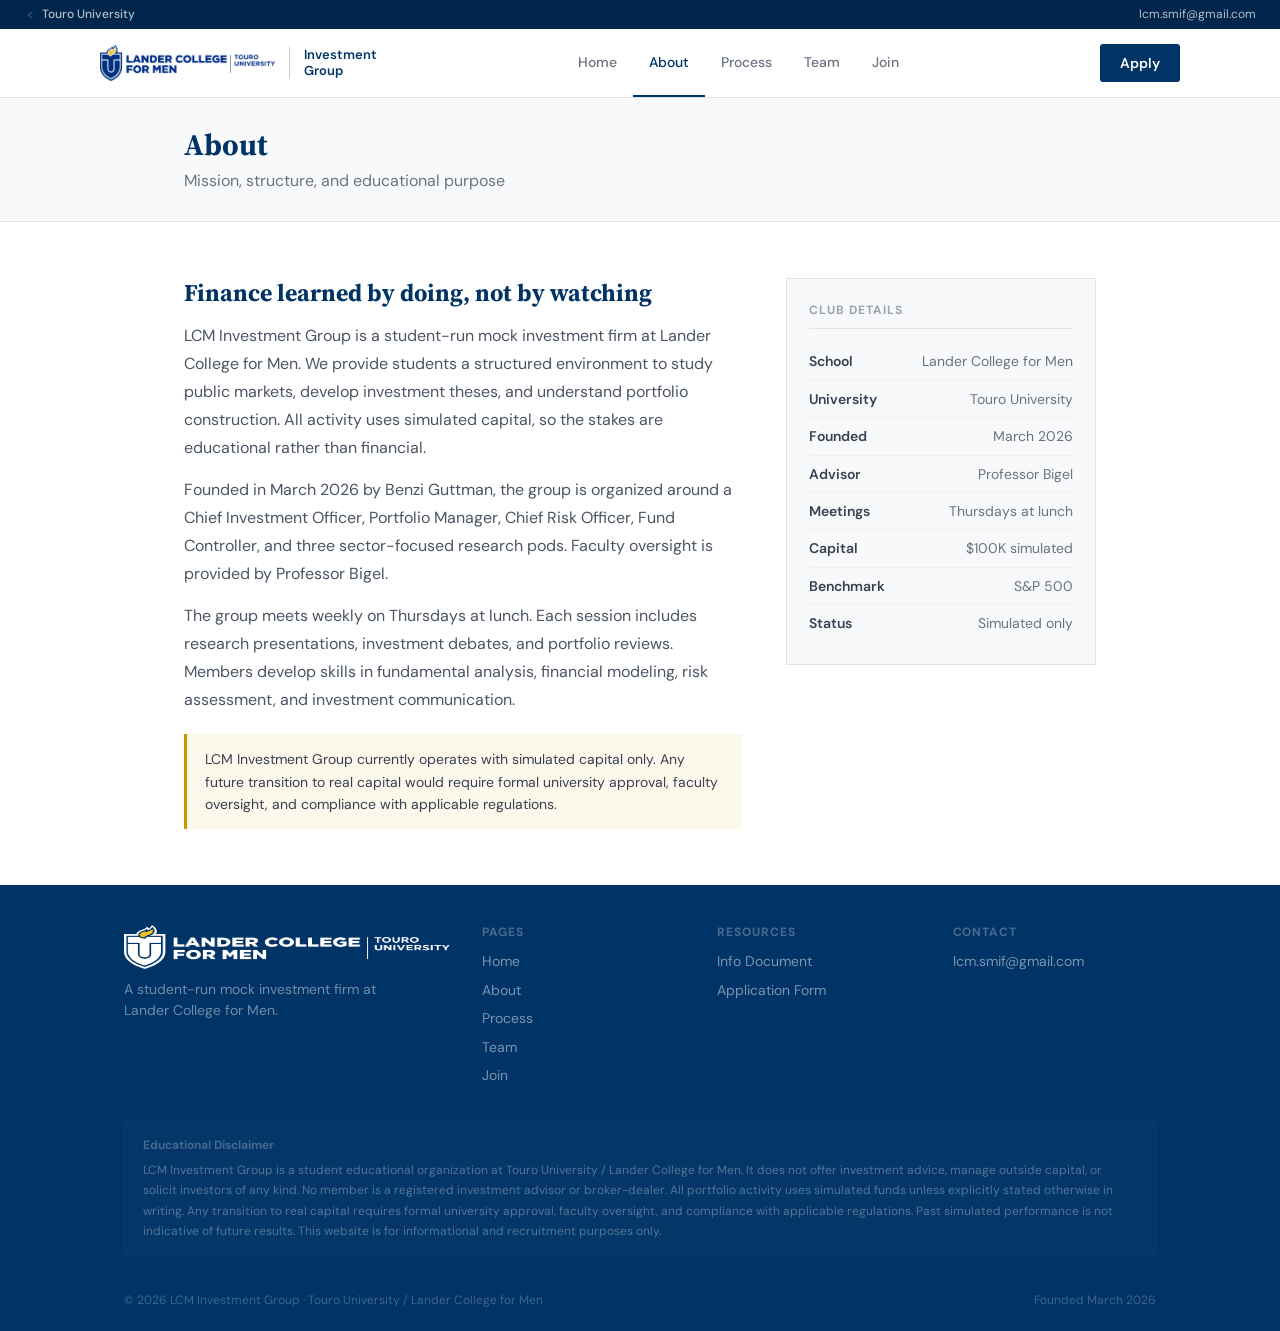
==== commit db67cb6a: "Revert "Redesign: match official lcm.touro.edu institutional style" This reverts commit 4ba2106bb297" ====
--- a/about.html
+++ b/about.html
@@ -12,22 +12,18 @@
 </head>
 <body>
 
-<!-- Utility bar -->
 <div class="utility-bar">
   <a href="https://www.touro.edu" target="_blank" rel="noopener noreferrer" class="utility-left">
     <svg width="12" height="12" viewBox="0 0 24 24" fill="none" stroke="currentColor" stroke-width="2"><polyline points="15 18 9 12 15 6"/></svg>
     Touro University
   </a>
-  <div class="utility-right">
-    <a href="mailto:lcm.smif@gmail.com">lcm.smif@gmail.com</a>
-  </div>
+  <div><a href="mailto:lcm.smif@gmail.com">lcm.smif@gmail.com</a></div>
 </div>
 
-<!-- Navigation -->
 <nav class="site-nav">
   <div class="nav-inner">
     <a href="index.html" class="nav-brand">
-      <img src="touro-logo-white.png" alt="Lander College for Men — Touro University" height="38">
+      <img src="touro-logo.png" alt="Lander College for Men — Touro University" height="36">
       <span class="nav-brand-label">Investment<br>Group</span>
     </a>
     <div class="nav-links">
@@ -44,10 +40,9 @@
   </div>
 </nav>
 
-<!-- Mobile menu -->
 <div class="mobile-overlay" id="mob">
   <div class="mobile-header">
-    <img src="touro-logo-white.png" alt="Lander College for Men" height="28">
+    <img src="touro-logo.png" alt="Lander College for Men" height="28">
     <button class="mobile-close" aria-label="Close menu" onclick="document.getElementById('mob').classList.remove('open')">
       <svg width="24" height="24" viewBox="0 0 24 24" fill="none" stroke="currentColor" stroke-width="2"><path d="M18 6L6 18M6 6l12 12"/></svg>
     </button>
@@ -95,58 +90,42 @@
       </div>
     </div>
   </section>
+
 </main>
 
-<!-- Footer -->
 <footer class="site-footer">
-  <!-- Centered logo -->
-  <div class="footer-logo-section">
-    <img src="touro-logo-white.png" alt="Lander College for Men — Touro University">
-  </div>
-
-  <!-- Button row -->
-  <div class="footer-buttons">
-    <a href="about.html" class="btn-outline">About the Group</a>
-    <a href="process.html" class="btn-outline">Our Process</a>
-    <a href="team.html" class="btn-outline">Meet the Team</a>
-    <a href="https://docs.google.com/forms/d/e/1FAIpQLSfr2iIIX5mqm8g7_Rid_zwFWo1zIdZO_jrtp0y2jBqAqrcKNw/viewform" target="_blank" rel="noopener noreferrer" class="btn-outline">Apply Now</a>
-  </div>
-
-  <!-- Contact grid -->
-  <div class="footer-contact">
-    <div class="footer-contact-col">
-      <div class="footer-contact-label">Organization</div>
-      <p>LCM Investment Group</p>
-      <p>Lander College for Men</p>
+  <div class="container-wide">
+    <div class="footer-top">
+      <div class="footer-brand">
+        <img src="touro-logo-white.png" alt="Lander College for Men — Touro University">
+        <p>A student-run mock investment firm at Lander College for Men.</p>
+      </div>
+      <div class="footer-col">
+        <h4>Pages</h4>
+        <a href="index.html">Home</a>
+        <a href="about.html">About</a>
+        <a href="process.html">Process</a>
+        <a href="team.html">Team</a>
+        <a href="join.html">Join</a>
+      </div>
+      <div class="footer-col">
+        <h4>Resources</h4>
+        <a href="https://docs.google.com/document/d/1LVEuWN-xTGbvA8P8xXho91gXIbt4tIsUsh_a20SpdHM/edit?usp=sharing" target="_blank" rel="noopener noreferrer">Info Document</a>
+        <a href="https://docs.google.com/forms/d/e/1FAIpQLSfr2iIIX5mqm8g7_Rid_zwFWo1zIdZO_jrtp0y2jBqAqrcKNw/viewform" target="_blank" rel="noopener noreferrer">Application Form</a>
+      </div>
+      <div class="footer-col">
+        <h4>Contact</h4>
+        <a href="mailto:lcm.smif@gmail.com">lcm.smif@gmail.com</a>
+      </div>
     </div>
-    <div class="footer-contact-col">
-      <div class="footer-contact-label">Location</div>
-      <p>75-31 150th Street</p>
-      <p>Kew Gardens Hills, NY 11367</p>
-    </div>
-    <div class="footer-contact-col">
-      <div class="footer-contact-label">Contact</div>
-      <a href="mailto:lcm.smif@gmail.com">lcm.smif@gmail.com</a>
-    </div>
-    <div class="footer-contact-col">
-      <div class="footer-contact-label">Resources</div>
-      <a href="https://docs.google.com/document/d/1LVEuWN-xTGbvA8P8xXho91gXIbt4tIsUsh_a20SpdHM/edit?usp=sharing" target="_blank" rel="noopener noreferrer">Info Document</a>
-      <a href="https://docs.google.com/forms/d/e/1FAIpQLSfr2iIIX5mqm8g7_Rid_zwFWo1zIdZO_jrtp0y2jBqAqrcKNw/viewform" target="_blank" rel="noopener noreferrer">Application Form</a>
-    </div>
-  </div>
-
-  <!-- Disclaimer -->
-  <div class="footer-disclaimer">
-    <div class="footer-disclaimer-inner">
+    <div class="footer-disclaimer">
       <strong>Educational Disclaimer</strong>
       LCM Investment Group is a student educational organization at Touro University / Lander College for Men. It does not offer investment advice, manage outside capital, or solicit investors of any kind. No member is a registered investment advisor or broker-dealer. All portfolio activity uses simulated funds unless explicitly stated otherwise in writing. Any transition to real capital requires formal university approval, faculty oversight, and compliance with applicable regulations. Past simulated performance is not indicative of future results. This website is for informational and recruitment purposes only.
     </div>
-  </div>
-
-  <!-- Bottom -->
-  <div class="footer-bottom">
-    <span>&copy; 2026 LCM Investment Group · Touro University / Lander College for Men</span>
-    <span>Founded March 2026</span>
+    <div class="footer-bottom">
+      <span>&copy; 2026 LCM Investment Group · Touro University / Lander College for Men</span>
+      <span>Founded March 2026</span>
+    </div>
   </div>
 </footer>
 
--- a/style.css
+++ b/style.css
@@ -1,42 +1,41 @@
 /* ===================================================================
    LCM Investment Group — Shared Stylesheet
-   Matching official lcm.touro.edu institutional design
+   Lander College for Men / Touro University
    =================================================================== */
 
 /* --- Reset & Tokens --- */
 :root {
-  /* Official Touro palette */
-  --navy: #002F87;
-  --navy-dark: #01286D;
-  --navy-deepest: #011F55;
-  --gold: #FFC600;
-  --gold-hover: #e6b200;
-  --blue-accent: #103CCC;
+  --navy: #003366;
+  --navy-deep: #00264d;
+  --navy-light: #1a4a7a;
+  --gold: #c99700;
+  --gold-light: #f5e6b8;
+  --gold-bg: #fdf8ec;
   --white: #ffffff;
-  --gray-bg: #F2F2F2;
-  --gray-100: #e8e8e8;
-  --gray-200: #d4d4d4;
-  --gray-300: #b0b0b0;
-  --gray-400: #8a8a8a;
-  --gray-500: #6b6b6b;
-  --gray-600: #4a4a4a;
-  --gray-700: #333333;
-  --gray-800: #1a1a1a;
+  --gray-50: #f8f9fa;
+  --gray-100: #f0f1f3;
+  --gray-200: #e2e4e8;
+  --gray-300: #c8ccd2;
+  --gray-400: #9ca3af;
+  --gray-500: #6b7280;
+  --gray-600: #4b5563;
+  --gray-700: #374151;
+  --gray-800: #1f2937;
+  --gray-900: #111827;
 
   --text-xs: 0.75rem;
-  --text-sm: 0.8125rem;
+  --text-sm: 0.875rem;
   --text-base: 1rem;
   --text-lg: 1.125rem;
   --text-xl: 1.25rem;
   --text-2xl: 1.5rem;
   --text-3xl: 1.875rem;
 
-  /* Touro uses Metropolis (sans) for UI and Libre Baskerville (serif) for body.
-     We'll use close free alternatives. */
-  --font-ui: 'DM Sans', 'Metropolis', 'Helvetica Neue', Arial, sans-serif;
-  --font-serif: 'Source Serif 4', 'Libre Baskerville', Georgia, serif;
-
-  --max-w: 1200px;
+  --font-display: 'Source Serif 4', Georgia, 'Times New Roman', serif;
+  --font-body: 'DM Sans', 'Helvetica Neue', Arial, sans-serif;
+
+  --max-w: 960px;
+  --max-w-wide: 1080px;
   --transition: 150ms ease;
 }
 
@@ -48,7 +47,7 @@
 }
 
 body {
-  font-family: var(--font-ui);
+  font-family: var(--font-body);
   font-size: var(--text-base);
   color: var(--gray-800);
   background: var(--white);
@@ -66,116 +65,103 @@
 ul { list-style: none; }
 main { flex: 1; }
 
-/* ===================================================================
-   UTILITY BAR — matches Touro's top dark navy strip
-   =================================================================== */
+/* --- Utility bar (Touro-style top strip) --- */
 .utility-bar {
-  background: var(--navy-dark);
-  color: rgba(255,255,255,0.85);
-  font-size: 0.8rem;
-  font-weight: 500;
-  letter-spacing: 0.06em;
-  padding: 8px 32px;
+  background: var(--navy-deep);
+  color: rgba(255,255,255,0.7);
+  font-size: var(--text-xs);
+  padding: 5px 24px;
   display: flex;
   align-items: center;
   justify-content: space-between;
 }
 .utility-bar a {
-  color: rgba(255,255,255,0.85);
+  color: rgba(255,255,255,0.7);
   transition: color var(--transition);
 }
 .utility-bar a:hover { color: #fff; }
 .utility-left {
   display: flex;
   align-items: center;
-  gap: 8px;
+  gap: 6px;
   font-weight: 500;
 }
-.utility-left svg { opacity: 0.65; }
-.utility-right {
-  display: flex;
-  align-items: center;
-  gap: 20px;
-}
-.utility-right a { font-weight: 500; }
-
-/* ===================================================================
-   MAIN NAVIGATION — Touro-style navy background with white logo
-   =================================================================== */
+.utility-left svg { opacity: 0.55; }
+
+/* --- Main navigation --- */
 .site-nav {
-  background: var(--navy);
-  padding: 0 32px;
+  background: var(--white);
+  border-bottom: 1px solid var(--gray-200);
+  padding: 0 24px;
   position: sticky;
   top: 0;
   z-index: 100;
 }
 .nav-inner {
-  max-width: var(--max-w);
+  max-width: var(--max-w-wide);
   margin: 0 auto;
   display: flex;
   align-items: center;
   justify-content: space-between;
-  height: 72px;
-}
-
-/* Logo block */
+  height: 68px;
+}
+
+/* Logo block: image + "Investment Group" label */
 .nav-brand {
   display: flex;
   align-items: center;
-  gap: 16px;
+  gap: 14px;
   flex-shrink: 0;
 }
 .nav-brand img {
-  height: 38px;
+  height: 36px;
   width: auto;
+  opacity: 1;
+  filter: none;
 }
 .nav-brand-label {
-  font-family: var(--font-ui);
+  font-family: var(--font-body);
   font-size: 0.8125rem;
   font-weight: 600;
+  color: var(--navy);
+  line-height: 1.25;
+  border-left: 1px solid var(--gray-300);
+  padding-left: 14px;
+  white-space: nowrap;
+}
+
+/* Nav links */
+.nav-links {
+  display: flex;
+  align-items: center;
+  gap: 0;
+}
+.nav-links a {
+  font-size: var(--text-sm);
+  font-weight: 500;
+  color: var(--gray-500);
+  padding: 22px 16px;
+  border-bottom: 2px solid transparent;
+  transition: color var(--transition), border-color var(--transition);
+}
+.nav-links a:hover,
+.nav-links a[aria-current="page"] {
+  color: var(--navy);
+  border-bottom-color: var(--navy);
+}
+
+/* Apply button in nav */
+.nav-cta {
+  font-size: var(--text-sm);
+  font-weight: 600;
   color: var(--white);
-  line-height: 1.25;
-  border-left: 1px solid rgba(255,255,255,0.25);
-  padding-left: 16px;
-  white-space: nowrap;
-}
-
-/* Nav links — Touro uses uppercase bold links */
-.nav-links {
-  display: flex;
-  align-items: center;
-  gap: 0;
-}
-.nav-links a {
-  font-size: var(--text-sm);
-  font-weight: 600;
-  color: rgba(255,255,255,0.75);
-  padding: 24px 18px;
-  letter-spacing: 0.04em;
-  transition: color var(--transition);
-  border-bottom: 3px solid transparent;
-}
-.nav-links a:hover {
-  color: #fff;
-}
-.nav-links a[aria-current="page"] {
-  color: #fff;
-  border-bottom-color: var(--gold);
-}
-
-/* Apply CTA — gold button matching Touro "Donate to LCM" style */
-.nav-cta {
-  font-size: var(--text-sm);
-  font-weight: 700;
-  color: var(--navy-deepest);
-  background: var(--gold);
-  padding: 9px 22px;
-  border-radius: 0;
-  letter-spacing: 0.02em;
+  background: var(--navy);
+  padding: 8px 20px;
+  border-radius: 3px;
   transition: background var(--transition);
   flex-shrink: 0;
 }
-.nav-cta:hover { background: var(--gold-hover); }
+.nav-cta:hover { background: var(--navy-deep); }
 
 /* Hamburger */
 .hamburger {
@@ -188,7 +174,7 @@
   display: block;
   width: 22px;
   height: 2px;
-  background: var(--white);
+  background: var(--navy);
   border-radius: 1px;
 }
 
@@ -197,7 +183,7 @@
   display: none;
   position: fixed;
   inset: 0;
-  background: var(--navy);
+  background: var(--white);
   z-index: 200;
   flex-direction: column;
   padding: 20px 24px;
@@ -217,7 +203,7 @@
   display: flex;
   align-items: center;
   justify-content: center;
-  color: rgba(255,255,255,0.7);
+  color: var(--gray-500);
 }
 .mobile-links {
   display: flex;
@@ -225,311 +211,211 @@
 }
 .mobile-links a {
   font-size: var(--text-lg);
-  font-weight: 600;
-  color: rgba(255,255,255,0.85);
-  padding: 14px 0;
-  border-bottom: 1px solid rgba(255,255,255,0.1);
-  letter-spacing: 0.03em;
-}
-.mobile-links a:first-child { border-top: 1px solid rgba(255,255,255,0.1); }
+  font-weight: 500;
+  color: var(--gray-700);
+  padding: 13px 0;
+  border-bottom: 1px solid var(--gray-200);
+}
+.mobile-links a:first-child { border-top: 1px solid var(--gray-200); }
 .mobile-cta {
   display: block;
-  margin-top: 24px;
+  margin-top: 20px;
   text-align: center;
-  font-weight: 700;
-  color: var(--navy-deepest);
-  background: var(--gold);
-  padding: 14px 24px;
-  letter-spacing: 0.02em;
+  font-weight: 600;
+  color: var(--white);
+  background: var(--navy);
+  padding: 12px 24px;
+  border-radius: 3px;
 }
 
 @media (max-width: 768px) {
   .utility-bar { display: none; }
   .nav-links, .nav-cta { display: none; }
   .hamburger { display: flex; }
-  .site-nav { padding: 0 20px; }
-}
-
-/* ===================================================================
-   LAYOUT HELPERS
-   =================================================================== */
-.container { max-width: var(--max-w); margin: 0 auto; padding: 0 32px; }
-.section { padding: 56px 0; }
-.section-lg { padding: 72px 0; }
-
-/* ===================================================================
-   PAGE HEADER — Touro uses navy blue bands for section headers
-   =================================================================== */
+}
+
+/* --- Layout helpers --- */
+.container { max-width: var(--max-w); margin: 0 auto; padding: 0 24px; }
+.container-wide { max-width: var(--max-w-wide); margin: 0 auto; padding: 0 24px; }
+.section { padding: 48px 0; }
+.section-lg { padding: 56px 0; }
+
+/* --- Page header (breadcrumb-style band) --- */
 .page-header {
-  background: var(--navy);
-  padding: 40px 0;
-  color: var(--white);
+  background: var(--gray-50);
+  border-bottom: 1px solid var(--gray-200);
+  padding: 28px 0;
 }
 .page-header h1 {
-  font-family: var(--font-serif);
+  font-family: var(--font-display);
   font-size: var(--text-3xl);
   font-weight: 700;
-  color: var(--white);
+  color: var(--navy);
 }
 .page-header .subtitle {
   font-size: var(--text-base);
-  color: rgba(255,255,255,0.65);
-  margin-top: 6px;
-}
-
-/* ===================================================================
-   BUTTONS — Touro style
-   =================================================================== */
+  color: var(--gray-500);
+  margin-top: 4px;
+}
+
+/* --- Buttons --- */
 .btn-navy {
   display: inline-flex;
   align-items: center;
   gap: 6px;
-  padding: 12px 28px;
-  background: var(--white);
-  color: var(--navy);
-  font-size: var(--text-sm);
-  font-weight: 700;
-  border: 2px solid var(--white);
-  letter-spacing: 0.03em;
-  transition: background var(--transition), color var(--transition);
-}
-.btn-navy:hover {
-  background: transparent;
+  padding: 10px 24px;
+  background: var(--navy);
   color: var(--white);
-}
+  font-size: var(--text-sm);
+  font-weight: 600;
+  border-radius: 3px;
+  transition: background var(--transition);
+}
+.btn-navy:hover { background: var(--navy-deep); }
 
 .btn-gold {
   display: inline-flex;
   align-items: center;
   gap: 6px;
-  padding: 12px 28px;
+  padding: 10px 24px;
   background: var(--gold);
-  color: var(--navy-deepest);
-  font-size: var(--text-sm);
-  font-weight: 700;
-  letter-spacing: 0.03em;
+  color: var(--navy-deep);
+  font-size: var(--text-sm);
+  font-weight: 700;
+  border-radius: 3px;
   transition: background var(--transition);
 }
-.btn-gold:hover { background: var(--gold-hover); }
-
-.btn-outline {
-  display: inline-flex;
-  align-items: center;
-  justify-content: center;
-  gap: 6px;
-  padding: 14px 28px;
-  background: transparent;
-  color: var(--white);
-  font-size: var(--text-sm);
-  font-weight: 600;
-  border: 2px solid rgba(255,255,255,0.35);
-  letter-spacing: 0.03em;
-  transition: background var(--transition), border-color var(--transition);
-  min-width: 180px;
-}
-.btn-outline:hover {
-  background: rgba(255,255,255,0.08);
-  border-color: rgba(255,255,255,0.6);
-}
-
-/* ===================================================================
-   FOOTER — Matches official Touro footer structure
-   =================================================================== */
+.btn-gold:hover { background: #b58a00; }
+
+/* --- Footer --- */
 .site-footer {
   background: var(--navy);
-  color: var(--white);
-  padding: 0;
-}
-
-/* Centered logo section */
-.footer-logo-section {
-  text-align: center;
-  padding: 48px 32px 32px;
-}
-.footer-logo-section img {
-  height: 56px;
-  width: auto;
-  margin: 0 auto;
-}
-
-/* Button row — Touro-style outline buttons */
-.footer-buttons {
-  display: flex;
-  justify-content: center;
-  gap: 16px;
-  padding: 0 32px 40px;
-  flex-wrap: wrap;
-}
-
-/* Contact grid — Touro uses accent bars above each column */
-.footer-contact {
+  color: rgba(255,255,255,0.8);
+  padding: 40px 0 20px;
+}
+.footer-top {
   display: grid;
-  grid-template-columns: 1fr 1fr 1fr 1fr;
-  gap: 0;
-  max-width: var(--max-w);
-  margin: 0 auto;
-  padding: 40px 32px;
-  border-top: 1px solid rgba(255,255,255,0.1);
-}
-.footer-contact-col {
-  padding: 0 20px;
-}
-.footer-contact-col::before {
-  content: '';
+  grid-template-columns: 1.6fr 1fr 1fr 1fr;
+  gap: 32px;
+  margin-bottom: 28px;
+}
+.footer-brand { display: flex; flex-direction: column; gap: 10px; }
+.footer-brand img { height: 44px; width: auto; }
+.footer-brand p { font-size: var(--text-sm); opacity: 0.55; line-height: 1.5; max-width: 30ch; }
+.footer-col h4 {
+  font-size: var(--text-xs);
+  font-weight: 700;
+  text-transform: uppercase;
+  letter-spacing: 0.08em;
+  opacity: 0.35;
+  margin-bottom: 10px;
+}
+.footer-col a {
   display: block;
-  width: 32px;
-  height: 3px;
-  margin-bottom: 16px;
-}
-.footer-contact-col:nth-child(1)::before { background: var(--gold); }
-.footer-contact-col:nth-child(2)::before { background: var(--gold); }
-.footer-contact-col:nth-child(3)::before { background: var(--gold); }
-.footer-contact-col:nth-child(4)::before { background: var(--gold); }
-
-.footer-contact-label {
-  font-size: var(--text-xs);
-  font-weight: 700;
-  text-transform: uppercase;
-  letter-spacing: 0.1em;
-  color: rgba(255,255,255,0.5);
-  margin-bottom: 8px;
-}
-.footer-contact-col p,
-.footer-contact-col a {
-  font-size: var(--text-sm);
-  color: rgba(255,255,255,0.8);
-  line-height: 1.7;
-  display: block;
-}
-.footer-contact-col a:hover { color: #fff; }
-
-/* Social icons */
-.footer-social {
-  display: flex;
-  align-items: center;
-  gap: 16px;
-  margin-top: 12px;
-}
-.footer-social a {
-  color: rgba(255,255,255,0.7);
-  transition: color var(--transition);
-}
-.footer-social a:hover { color: #fff; }
-
-/* Disclaimer */
+  font-size: var(--text-sm);
+  opacity: 0.6;
+  margin-bottom: 6px;
+  transition: opacity var(--transition);
+}
+.footer-col a:hover { opacity: 1; }
 .footer-disclaimer {
-  max-width: var(--max-w);
-  margin: 0 auto;
-  padding: 20px 32px;
-  border-top: 1px solid rgba(255,255,255,0.08);
-}
-.footer-disclaimer-inner {
-  padding: 16px 20px;
+  padding: 14px 18px;
   background: rgba(255,255,255,0.04);
   border: 1px solid rgba(255,255,255,0.07);
   font-size: var(--text-xs);
-  color: rgba(255,255,255,0.4);
+  opacity: 0.4;
   line-height: 1.7;
-}
-.footer-disclaimer-inner strong {
+  margin-bottom: 20px;
+}
+.footer-disclaimer strong {
   display: block;
   margin-bottom: 4px;
-  color: rgba(255,255,255,0.6);
-}
-
-/* Bottom legal row — matches Touro's copyright + legal links */
+  opacity: 1;
+  color: rgba(255,255,255,0.65);
+}
 .footer-bottom {
   display: flex;
   justify-content: space-between;
   flex-wrap: wrap;
   gap: 8px;
-  max-width: var(--max-w);
-  margin: 0 auto;
-  padding: 16px 32px 24px;
-  font-size: var(--text-xs);
-  color: rgba(255,255,255,0.35);
-}
-.footer-bottom a {
-  color: rgba(255,255,255,0.35);
-  margin-left: 16px;
-}
-.footer-bottom a:hover { color: rgba(255,255,255,0.6); }
-
+  padding-top: 14px;
+  border-top: 1px solid rgba(255,255,255,0.08);
+  font-size: var(--text-xs);
+  opacity: 0.3;
+}
 @media (max-width: 768px) {
-  .footer-contact { grid-template-columns: 1fr 1fr; gap: 28px; }
-  .footer-buttons { gap: 10px; }
-  .footer-buttons .btn-outline { min-width: 140px; padding: 12px 16px; font-size: 0.75rem; }
+  .footer-top { grid-template-columns: 1fr 1fr; gap: 24px; }
 }
 @media (max-width: 500px) {
-  .footer-contact { grid-template-columns: 1fr; }
-}
-
-/* ===================================================================
-   HOME: HERO — Full-bleed navy with centered content (Touro-style)
-   =================================================================== */
+  .footer-top { grid-template-columns: 1fr; }
+}
+
+/* ============================================================
+   PAGE-SPECIFIC STYLES
+   ============================================================ */
+
+/* --- Home: Hero --- */
 .hero {
   background: var(--navy);
   color: var(--white);
-  padding: 64px 0 56px;
-}
-.hero-content { max-width: 640px; }
+  padding: 56px 0 48px;
+}
+.hero-content { max-width: 620px; }
 .hero-affiliation {
   font-size: var(--text-xs);
   font-weight: 600;
-  letter-spacing: 0.1em;
+  letter-spacing: 0.08em;
   text-transform: uppercase;
   color: var(--gold);
-  margin-bottom: 16px;
+  margin-bottom: 14px;
 }
 .hero h1 {
-  font-family: var(--font-serif);
-  font-size: clamp(2rem, 1.4rem + 2.5vw, 3rem);
+  font-family: var(--font-display);
+  font-size: clamp(1.875rem, 1.2rem + 2.5vw, 2.75rem);
   font-weight: 700;
   line-height: 1.15;
-  margin-bottom: 16px;
+  margin-bottom: 14px;
 }
 .hero h1 em { font-style: italic; font-weight: 400; opacity: 0.85; }
 .hero-desc {
   font-size: var(--text-base);
-  line-height: 1.75;
-  opacity: 0.75;
-  margin-bottom: 28px;
-  max-width: 54ch;
+  line-height: 1.7;
+  opacity: 0.78;
+  margin-bottom: 24px;
+  max-width: 52ch;
 }
 .hero-actions {
   display: flex;
   align-items: center;
-  gap: 18px;
+  gap: 16px;
   flex-wrap: wrap;
 }
 .hero-link {
   font-size: var(--text-sm);
   font-weight: 500;
-  color: rgba(255,255,255,0.6);
+  color: rgba(255,255,255,0.65);
   border-bottom: 1px solid rgba(255,255,255,0.25);
   padding-bottom: 1px;
   transition: color var(--transition);
 }
 .hero-link:hover { color: #fff; }
 
-/* ===================================================================
-   HOME: FACTS STRIP
-   =================================================================== */
+/* --- Home: Facts strip --- */
 .facts-strip {
-  background: var(--gray-bg);
+  background: var(--gray-50);
   border-bottom: 1px solid var(--gray-200);
-  padding: 20px 0;
+  padding: 18px 0;
 }
 .facts-row {
   display: flex;
   justify-content: center;
   align-items: center;
-  gap: 40px;
+  gap: 36px;
   flex-wrap: wrap;
 }
 .fact-item { text-align: center; }
 .fact-val {
-  font-family: var(--font-serif);
+  font-family: var(--font-display);
   font-size: var(--text-xl);
   font-weight: 700;
   color: var(--navy);
@@ -538,77 +424,69 @@
   font-size: var(--text-xs);
   color: var(--gray-500);
   text-transform: uppercase;
-  letter-spacing: 0.08em;
+  letter-spacing: 0.06em;
   margin-top: 2px;
 }
-.facts-sep { width: 1px; height: 28px; background: var(--gray-300); }
+.facts-sep { width: 1px; height: 26px; background: var(--gray-300); }
 @media (max-width: 600px) {
   .facts-row { gap: 20px; }
   .facts-sep { display: none; }
 }
 
-/* ===================================================================
-   HOME: OVERVIEW CARDS
-   =================================================================== */
+/* --- Home: Overview cards --- */
 .overview-grid {
   display: grid;
   grid-template-columns: repeat(3, 1fr);
-  gap: 24px;
+  gap: 20px;
 }
 .overview-card {
-  padding: 28px;
+  padding: 22px;
   border: 1px solid var(--gray-200);
   border-top: 3px solid var(--navy);
-  background: var(--white);
 }
 .overview-card h3 {
-  font-family: var(--font-ui);
   font-size: var(--text-base);
   font-weight: 700;
   color: var(--gray-800);
-  margin-bottom: 8px;
+  margin-bottom: 6px;
 }
 .overview-card p {
   font-size: var(--text-sm);
   color: var(--gray-600);
-  line-height: 1.65;
+  line-height: 1.6;
 }
 @media (max-width: 768px) {
   .overview-grid { grid-template-columns: 1fr; }
 }
 
-/* ===================================================================
-   HOME: CTA STRIP
-   =================================================================== */
+/* --- Home: CTA strip --- */
 .home-cta {
-  background: var(--navy);
-  color: var(--white);
+  background: var(--gray-50);
+  border-top: 1px solid var(--gray-200);
   text-align: center;
 }
 .home-cta h2 {
-  font-family: var(--font-serif);
+  font-family: var(--font-display);
   font-size: var(--text-2xl);
   font-weight: 700;
-  color: var(--white);
-  margin-bottom: 8px;
+  color: var(--navy);
+  margin-bottom: 6px;
 }
 .home-cta p {
   font-size: var(--text-base);
-  color: rgba(255,255,255,0.65);
-  margin: 0 auto 20px;
-}
-
-/* ===================================================================
-   ABOUT PAGE
-   =================================================================== */
+  color: var(--gray-500);
+  margin: 0 auto 18px;
+}
+
+/* --- About: Content grid --- */
 .about-grid {
   display: grid;
   grid-template-columns: 1.8fr 1fr;
-  gap: 48px;
+  gap: 44px;
   align-items: start;
 }
 .about-prose h2 {
-  font-family: var(--font-serif);
+  font-family: var(--font-display);
   font-size: var(--text-2xl);
   font-weight: 700;
   color: var(--navy);
@@ -620,11 +498,104 @@
   margin-bottom: 14px;
 }
 .about-sidebar {
-  padding: 24px;
-  background: var(--gray-bg);
+  padding: 22px;
+  background: var(--gray-50);
   border: 1px solid var(--gray-200);
 }
 .sidebar-heading {
+  font-size: var(--text-xs);
+  font-weight: 700;
+  text-transform: uppercase;
+  letter-spacing: 0.08em;
+  color: var(--gray-400);
+  margin-bottom: 14px;
+  padding-bottom: 8px;
+  border-bottom: 1px solid var(--gray-200);
+}
+.sidebar-row {
+  display: flex;
+  justify-content: space-between;
+  padding: 7px 0;
+  font-size: var(--text-sm);
+  border-bottom: 1px solid var(--gray-100);
+}
+.sidebar-row:last-child { border-bottom: none; }
+.sidebar-key { font-weight: 600; color: var(--gray-700); }
+.sidebar-val { color: var(--gray-500); text-align: right; }
+.about-note {
+  margin-top: 20px;
+  padding: 14px 18px;
+  background: var(--gold-bg);
+  border-left: 3px solid var(--gold);
+  font-size: var(--text-sm);
+  color: var(--gray-700);
+  line-height: 1.6;
+}
+@media (max-width: 768px) {
+  .about-grid { grid-template-columns: 1fr; }
+}
+
+/* --- Process: Steps --- */
+.process-step {
+  display: grid;
+  grid-template-columns: 44px 1fr;
+  gap: 18px;
+  padding: 22px 0;
+  border-bottom: 1px solid var(--gray-200);
+  align-items: start;
+}
+.process-step:last-child { border-bottom: none; }
+.step-num {
+  width: 38px; height: 38px;
+  border-radius: 50%;
+  background: var(--navy);
+  color: var(--white);
+  display: flex;
+  align-items: center;
+  justify-content: center;
+  font-family: var(--font-display);
+  font-size: var(--text-base);
+  font-weight: 700;
+  flex-shrink: 0;
+}
+.step-body h3 {
+  font-size: var(--text-lg);
+  font-weight: 700;
+  color: var(--gray-800);
+  margin-bottom: 4px;
+}
+.step-body p {
+  font-size: var(--text-sm);
+  color: var(--gray-600);
+  line-height: 1.65;
+}
+
+/* Process: Logistics table */
+.info-table {
+  margin-top: 28px;
+  width: 100%;
+  border-collapse: collapse;
+  font-size: var(--text-sm);
+}
+.info-table th {
+  text-align: left;
+  font-weight: 700;
+  color: var(--gray-700);
+  padding: 9px 14px;
+  background: var(--gray-50);
+  border: 1px solid var(--gray-200);
+  font-size: var(--text-xs);
+  text-transform: uppercase;
+  letter-spacing: 0.06em;
+}
+.info-table td {
+  padding: 9px 14px;
+  border: 1px solid var(--gray-200);
+  color: var(--gray-600);
+}
+
+/* --- Team: Directory list --- */
+.team-label {
   font-size: var(--text-xs);
   font-weight: 700;
   text-transform: uppercase;
@@ -634,115 +605,18 @@
   padding-bottom: 8px;
   border-bottom: 1px solid var(--gray-200);
 }
-.sidebar-row {
-  display: flex;
-  justify-content: space-between;
-  padding: 8px 0;
-  font-size: var(--text-sm);
-  border-bottom: 1px solid var(--gray-100);
-}
-.sidebar-row:last-child { border-bottom: none; }
-.sidebar-key { font-weight: 600; color: var(--gray-700); }
-.sidebar-val { color: var(--gray-500); text-align: right; }
-.about-note {
-  margin-top: 24px;
-  padding: 16px 20px;
-  background: #fffaed;
-  border-left: 3px solid var(--gold);
-  font-size: var(--text-sm);
-  color: var(--gray-700);
-  line-height: 1.65;
-}
-@media (max-width: 768px) {
-  .about-grid { grid-template-columns: 1fr; }
-}
-
-/* ===================================================================
-   PROCESS PAGE
-   =================================================================== */
-.process-step {
-  display: grid;
-  grid-template-columns: 48px 1fr;
-  gap: 20px;
-  padding: 24px 0;
-  border-bottom: 1px solid var(--gray-200);
-  align-items: start;
-}
-.process-step:last-child { border-bottom: none; }
-.step-num {
-  width: 40px; height: 40px;
-  border-radius: 50%;
-  background: var(--navy);
-  color: var(--white);
-  display: flex;
-  align-items: center;
-  justify-content: center;
-  font-family: var(--font-serif);
-  font-size: var(--text-base);
-  font-weight: 700;
-  flex-shrink: 0;
-}
-.step-body h3 {
-  font-size: var(--text-lg);
-  font-weight: 700;
-  color: var(--gray-800);
-  margin-bottom: 6px;
-}
-.step-body p {
-  font-size: var(--text-sm);
-  color: var(--gray-600);
-  line-height: 1.65;
-}
-
-/* Process logistics table */
-.info-table {
-  margin-top: 28px;
-  width: 100%;
-  border-collapse: collapse;
-  font-size: var(--text-sm);
-}
-.info-table th {
-  text-align: left;
-  font-weight: 700;
-  color: var(--gray-700);
-  padding: 10px 16px;
-  background: var(--gray-bg);
-  border: 1px solid var(--gray-200);
-  font-size: var(--text-xs);
-  text-transform: uppercase;
-  letter-spacing: 0.06em;
-}
-.info-table td {
-  padding: 10px 16px;
-  border: 1px solid var(--gray-200);
-  color: var(--gray-600);
-}
-
-/* ===================================================================
-   TEAM PAGE
-   =================================================================== */
-.team-label {
-  font-size: var(--text-xs);
-  font-weight: 700;
-  text-transform: uppercase;
-  letter-spacing: 0.12em;
-  color: var(--gray-400);
-  margin-bottom: 16px;
-  padding-bottom: 8px;
-  border-bottom: 1px solid var(--gray-200);
-}
 .team-list { display: flex; flex-direction: column; }
 .team-member {
   display: grid;
-  grid-template-columns: 48px 1fr;
-  gap: 16px;
-  padding: 16px 0;
+  grid-template-columns: 44px 1fr;
+  gap: 14px;
+  padding: 14px 0;
   border-bottom: 1px solid var(--gray-100);
   align-items: start;
 }
 .team-member:last-child { border-bottom: none; }
 .member-initials {
-  width: 40px; height: 40px;
+  width: 38px; height: 38px;
   border-radius: 50%;
   background: var(--navy);
   color: var(--white);
@@ -757,30 +631,30 @@
   font-size: var(--text-base);
   font-weight: 600;
   color: var(--gray-800);
-  margin-bottom: 2px;
+  margin-bottom: 1px;
 }
 .member-role {
   font-size: var(--text-sm);
   color: var(--navy);
   font-weight: 500;
-  margin-bottom: 4px;
+  margin-bottom: 3px;
 }
 .member-desc {
   font-size: var(--text-sm);
   color: var(--gray-500);
-  line-height: 1.6;
+  line-height: 1.55;
 }
 
 /* Pods */
-.pods-section { margin-top: 40px; }
+.pods-section { margin-top: 36px; }
 .pods-grid {
   display: grid;
   grid-template-columns: repeat(3, 1fr);
-  gap: 16px;
+  gap: 14px;
 }
 .pod-item {
-  padding: 16px 18px;
-  background: var(--gray-bg);
+  padding: 14px 16px;
+  background: var(--gray-50);
   border: 1px solid var(--gray-200);
 }
 .pod-label {
@@ -788,13 +662,13 @@
   font-weight: 700;
   color: var(--navy);
   text-transform: uppercase;
-  letter-spacing: 0.08em;
+  letter-spacing: 0.06em;
   margin-bottom: 4px;
 }
 .pod-sector {
   font-size: var(--text-xs);
   color: var(--gray-400);
-  margin-bottom: 8px;
+  margin-bottom: 6px;
 }
 .pod-name { font-size: var(--text-sm); font-weight: 600; color: var(--gray-800); }
 .pod-role { font-size: var(--text-xs); color: var(--gray-500); }
@@ -802,12 +676,10 @@
   .pods-grid { grid-template-columns: 1fr; }
 }
 
-/* ===================================================================
-   JOIN PAGE
-   =================================================================== */
-.join-content { max-width: 640px; }
+/* --- Join: Content --- */
+.join-content { max-width: 620px; }
 .join-content h2 {
-  font-family: var(--font-serif);
+  font-family: var(--font-display);
   font-size: var(--text-2xl);
   font-weight: 700;
   color: var(--navy);
@@ -818,22 +690,22 @@
   line-height: 1.7;
   margin-bottom: 14px;
 }
-.join-cta { margin: 28px 0 40px; }
+.join-cta { margin: 24px 0 36px; }
 .join-cards {
   display: grid;
   grid-template-columns: 1fr 1fr;
   gap: 20px;
 }
 .join-card {
-  padding: 20px;
-  background: var(--gray-bg);
+  padding: 18px;
+  background: var(--gray-50);
   border: 1px solid var(--gray-200);
 }
 .join-card h3 {
   font-size: var(--text-sm);
   font-weight: 700;
   color: var(--gray-800);
-  margin-bottom: 8px;
+  margin-bottom: 6px;
 }
 .join-card p {
   font-size: var(--text-sm);
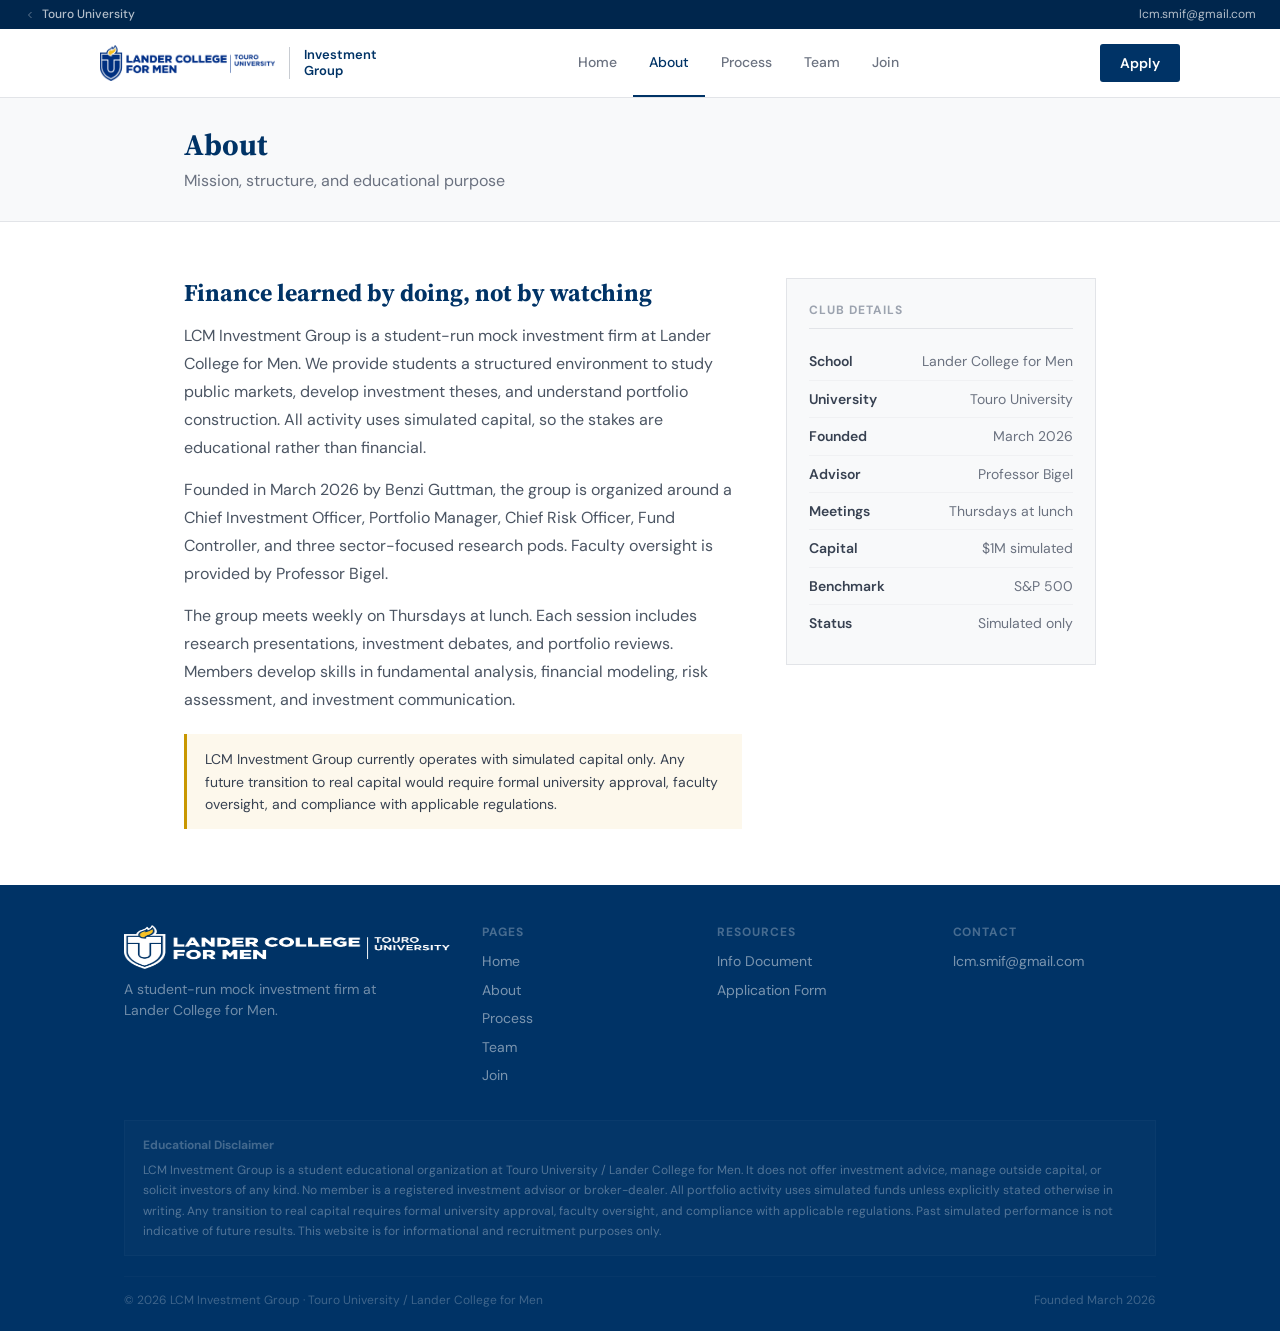
==== commit 2ef3875d: "Update simulated AUM from $100K to $1M" ====
--- a/about.html
+++ b/about.html
@@ -83,7 +83,7 @@
           <div class="sidebar-row"><span class="sidebar-key">Founded</span><span class="sidebar-val">March 2026</span></div>
           <div class="sidebar-row"><span class="sidebar-key">Advisor</span><span class="sidebar-val">Professor Bigel</span></div>
           <div class="sidebar-row"><span class="sidebar-key">Meetings</span><span class="sidebar-val">Thursdays at lunch</span></div>
-          <div class="sidebar-row"><span class="sidebar-key">Capital</span><span class="sidebar-val">$100K simulated</span></div>
+          <div class="sidebar-row"><span class="sidebar-key">Capital</span><span class="sidebar-val">$1M simulated</span></div>
           <div class="sidebar-row"><span class="sidebar-key">Benchmark</span><span class="sidebar-val">S&amp;P 500</span></div>
           <div class="sidebar-row"><span class="sidebar-key">Status</span><span class="sidebar-val">Simulated only</span></div>
         </aside>
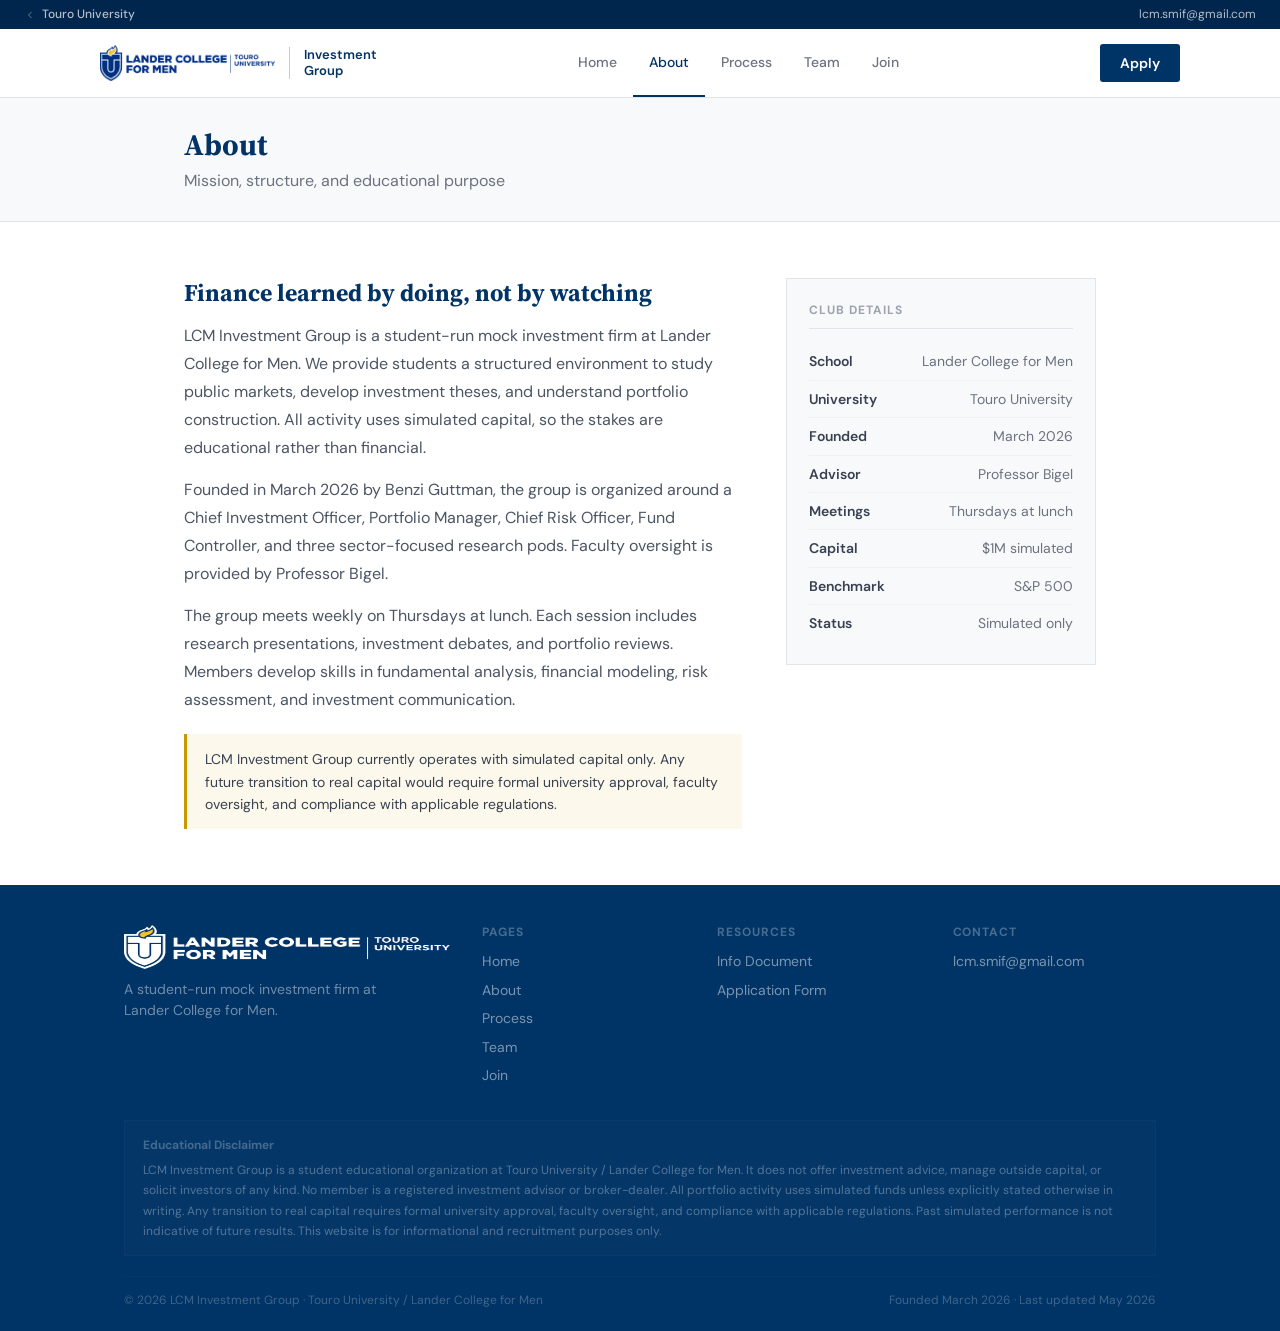
==== commit 3acd8ddf: "Add favicon, OG/Twitter social tags, sitemap, robots.txt, and last-updated footer" ====
--- a/about.html
+++ b/about.html
@@ -9,6 +9,26 @@
 <link rel="preconnect" href="https://fonts.gstatic.com" crossorigin>
 <link href="https://fonts.googleapis.com/css2?family=Source+Serif+4:ital,opsz,wght@0,8..60,400;0,8..60,600;0,8..60,700;1,8..60,400&family=DM+Sans:ital,opsz,wght@0,9..40,400;0,9..40,500;0,9..40,600;0,9..40,700;1,9..40,400&display=swap" rel="stylesheet">
 <link rel="stylesheet" href="style.css">
+<!-- Favicons -->
+<link rel="icon" href="favicon.ico" sizes="any">
+<link rel="icon" type="image/png" sizes="32x32" href="favicon-32.png">
+<link rel="icon" type="image/png" sizes="16x16" href="favicon-16.png">
+<link rel="apple-touch-icon" sizes="180x180" href="apple-touch-icon.png">
+
+<!-- Canonical & social meta -->
+<link rel="canonical" href="https://lcm-investment-group.netlify.app/about">
+<meta property="og:type" content="website">
+<meta property="og:url" content="https://lcm-investment-group.netlify.app/about">
+<meta property="og:title" content="About — LCM Investment Group">
+<meta property="og:description" content="Learn about LCM Investment Group, a student-run mock investment firm at Lander College for Men, Touro University.">
+<meta property="og:image" content="https://lcm-investment-group.netlify.app/og-image.png">
+<meta property="og:image:width" content="1200">
+<meta property="og:image:height" content="630">
+<meta property="og:site_name" content="LCM Investment Group">
+<meta name="twitter:card" content="summary_large_image">
+<meta name="twitter:title" content="About — LCM Investment Group">
+<meta name="twitter:description" content="Learn about LCM Investment Group, a student-run mock investment firm at Lander College for Men, Touro University.">
+<meta name="twitter:image" content="https://lcm-investment-group.netlify.app/og-image.png">
 </head>
 <body>
 
@@ -124,7 +144,7 @@
     </div>
     <div class="footer-bottom">
       <span>&copy; 2026 LCM Investment Group · Touro University / Lander College for Men</span>
-      <span>Founded March 2026</span>
+      <span>Founded March 2026 · Last updated May 2026</span>
     </div>
   </div>
 </footer>
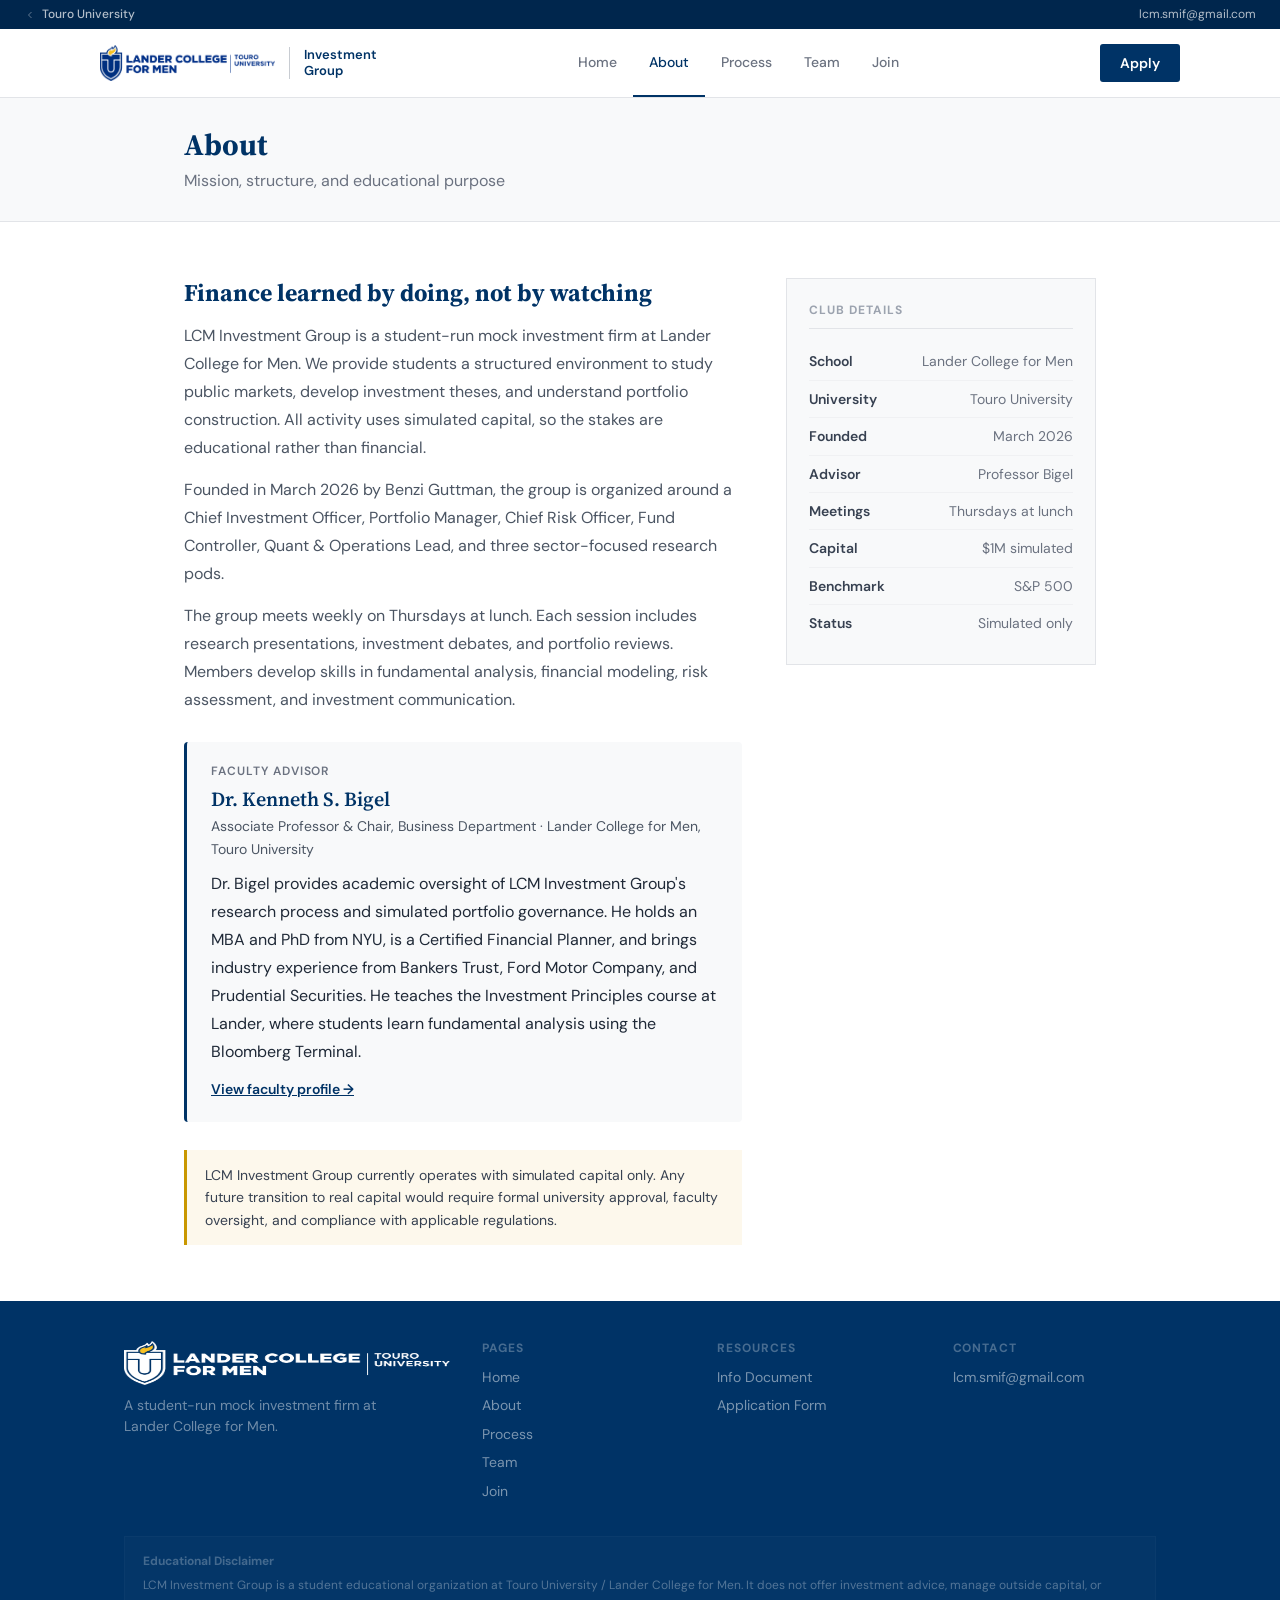
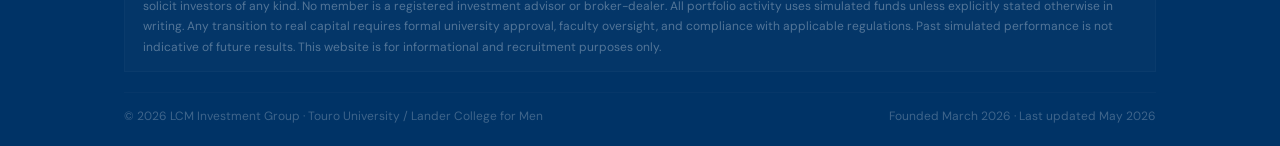
==== commit 34edfd83: "Audit fixes #1-#3 + faculty advisor details + Bloomberg Terminal - Faculty Advisor block on /about a" ====
--- a/about.html
+++ b/about.html
@@ -92,8 +92,17 @@
         <div class="about-prose">
           <h2>Finance learned by doing, not by watching</h2>
           <p>LCM Investment Group is a student-run mock investment firm at Lander College for Men. We provide students a structured environment to study public markets, develop investment theses, and understand portfolio construction. All activity uses simulated capital, so the stakes are educational rather than financial.</p>
-          <p>Founded in March 2026 by Benzi Guttman, the group is organized around a Chief Investment Officer, Portfolio Manager, Chief Risk Officer, Fund Controller, and three sector-focused research pods. Faculty oversight is provided by Professor Bigel.</p>
+          <p>Founded in March 2026 by Benzi Guttman, the group is organized around a Chief Investment Officer, Portfolio Manager, Chief Risk Officer, Fund Controller, Quant &amp; Operations Lead, and three sector-focused research pods.</p>
           <p>The group meets weekly on Thursdays at lunch. Each session includes research presentations, investment debates, and portfolio reviews. Members develop skills in fundamental analysis, financial modeling, risk assessment, and investment communication.</p>
+
+          <div class="advisor-card" id="faculty-advisor">
+            <div class="advisor-label">Faculty Advisor</div>
+            <div class="advisor-name">Dr. Kenneth S. Bigel</div>
+            <div class="advisor-title">Associate Professor &amp; Chair, Business Department &middot; Lander College for Men, Touro University</div>
+            <p class="advisor-desc">Dr. Bigel provides academic oversight of LCM Investment Group's research process and simulated portfolio governance. He holds an MBA and PhD from NYU, is a Certified Financial Planner, and brings industry experience from Bankers Trust, Ford Motor Company, and Prudential Securities. He teaches the Investment Principles course at Lander, where students learn fundamental analysis using the Bloomberg Terminal.</p>
+            <a class="advisor-link" href="https://lcm.touro.edu/academics/faculty/bigel-kenneth.php" target="_blank" rel="noopener">View faculty profile &rarr;</a>
+          </div>
+
           <div class="about-note">LCM Investment Group currently operates with simulated capital only. Any future transition to real capital would require formal university approval, faculty oversight, and compliance with applicable regulations.</div>
         </div>
         <aside class="about-sidebar">
@@ -101,7 +110,7 @@
           <div class="sidebar-row"><span class="sidebar-key">School</span><span class="sidebar-val">Lander College for Men</span></div>
           <div class="sidebar-row"><span class="sidebar-key">University</span><span class="sidebar-val">Touro University</span></div>
           <div class="sidebar-row"><span class="sidebar-key">Founded</span><span class="sidebar-val">March 2026</span></div>
-          <div class="sidebar-row"><span class="sidebar-key">Advisor</span><span class="sidebar-val">Professor Bigel</span></div>
+          <div class="sidebar-row"><span class="sidebar-key">Advisor</span><span class="sidebar-val"><a href="#faculty-advisor">Professor Bigel</a></span></div>
           <div class="sidebar-row"><span class="sidebar-key">Meetings</span><span class="sidebar-val">Thursdays at lunch</span></div>
           <div class="sidebar-row"><span class="sidebar-key">Capital</span><span class="sidebar-val">$1M simulated</span></div>
           <div class="sidebar-row"><span class="sidebar-key">Benchmark</span><span class="sidebar-val">S&amp;P 500</span></div>
--- a/style.css
+++ b/style.css
@@ -608,24 +608,33 @@
 .team-list { display: flex; flex-direction: column; }
 .team-member {
   display: grid;
-  grid-template-columns: 44px 1fr;
-  gap: 14px;
-  padding: 14px 0;
+  grid-template-columns: 96px 1fr;
+  gap: 20px;
+  padding: 20px 0;
   border-bottom: 1px solid var(--gray-100);
   align-items: start;
 }
 .team-member:last-child { border-bottom: none; }
 .member-initials {
-  width: 38px; height: 38px;
+  width: 88px; height: 88px;
   border-radius: 50%;
   background: var(--navy);
   color: var(--white);
   display: flex;
   align-items: center;
   justify-content: center;
-  font-size: var(--text-xs);
-  font-weight: 700;
+  font-size: 1.25rem;
+  font-weight: 700;
+  letter-spacing: 0.02em;
   flex-shrink: 0;
+}
+.member-photo {
+  width: 88px; height: 88px;
+  border-radius: 50%;
+  object-fit: cover;
+  object-position: center top;
+  flex-shrink: 0;
+  display: block;
 }
 .member-info h3 {
   font-size: var(--text-base);
@@ -672,6 +681,21 @@
 }
 .pod-name { font-size: var(--text-sm); font-weight: 600; color: var(--gray-800); }
 .pod-role { font-size: var(--text-xs); color: var(--gray-500); }
+.pod-analyst {
+  display: flex;
+  align-items: center;
+  gap: 14px;
+  margin-top: 14px;
+  padding-top: 14px;
+  border-top: 1px solid var(--gray-200);
+}
+.pod-analyst .member-photo,
+.pod-analyst .member-initials {
+  width: 64px;
+  height: 64px;
+  font-size: 0.95rem;
+}
+.pod-analyst-info { display: flex; flex-direction: column; min-width: 0; }
 @media (max-width: 600px) {
   .pods-grid { grid-template-columns: 1fr; }
 }
@@ -720,3 +744,56 @@
 @media (max-width: 600px) {
   .join-cards { grid-template-columns: 1fr; }
 }
+
+/* Faculty Advisor card — used on /about and /team */
+.advisor-section {
+  margin-bottom: 40px;
+}
+.advisor-card {
+  background: var(--gray-50);
+  border-left: 3px solid var(--navy);
+  border-radius: 4px;
+  padding: 20px 24px;
+  margin: 28px 0;
+}
+.advisor-card .advisor-label {
+  font-family: var(--font-body);
+  font-size: var(--text-xs);
+  font-weight: 600;
+  letter-spacing: 0.08em;
+  text-transform: uppercase;
+  color: var(--gray-500);
+  margin-bottom: 6px;
+}
+.advisor-card .advisor-name {
+  font-family: var(--font-display);
+  font-size: var(--text-xl);
+  font-weight: 600;
+  color: var(--navy);
+  line-height: 1.2;
+  margin-bottom: 4px;
+}
+.advisor-card .advisor-title {
+  font-size: var(--text-sm);
+  color: var(--gray-600);
+  margin-bottom: 10px;
+}
+.advisor-card .advisor-desc {
+  font-size: var(--text-base);
+  color: var(--gray-800);
+  margin: 0 0 10px 0;
+  max-width: 60ch;
+}
+.advisor-card .advisor-link {
+  display: inline-block;
+  font-size: var(--text-sm);
+  font-weight: 600;
+  color: var(--navy);
+  text-decoration: underline;
+}
+.advisor-card .advisor-link:hover {
+  color: var(--navy-deep);
+}
+@media (max-width: 600px) {
+  .advisor-card { padding: 16px 18px; }
+}
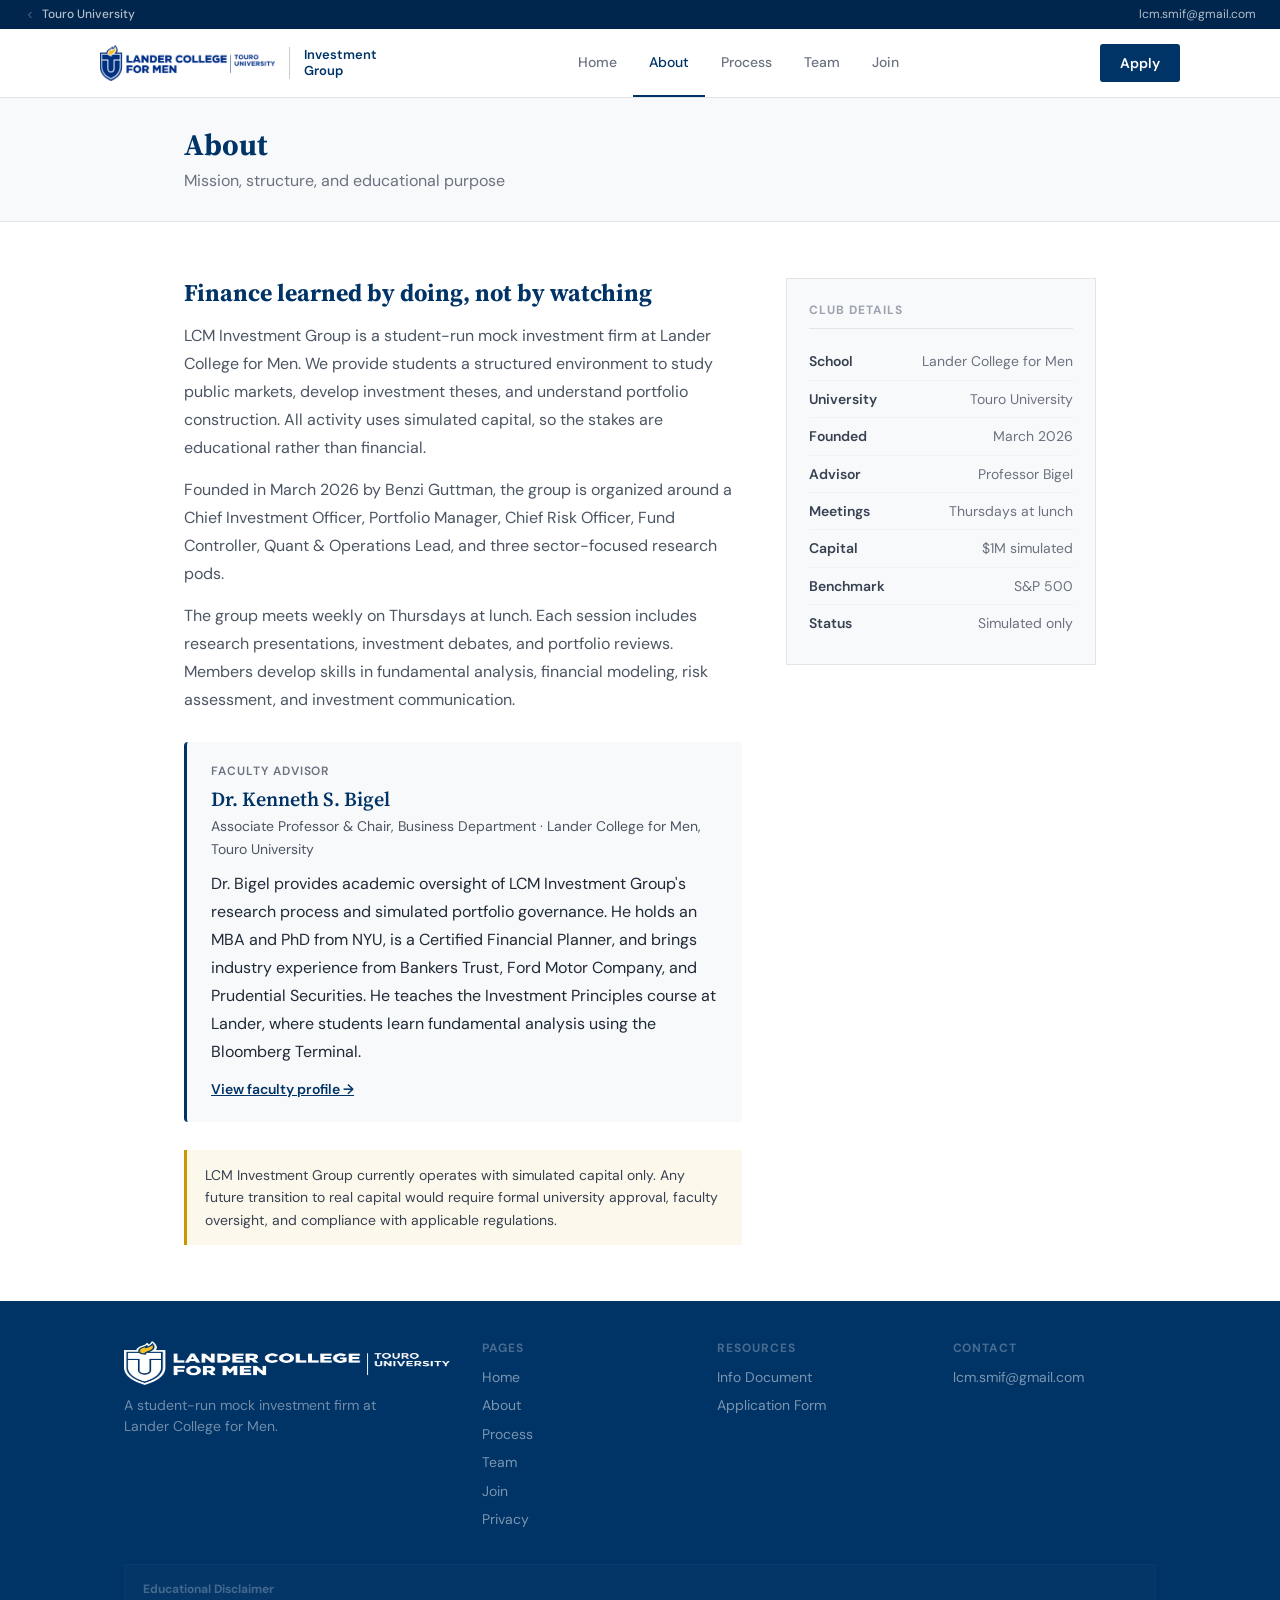
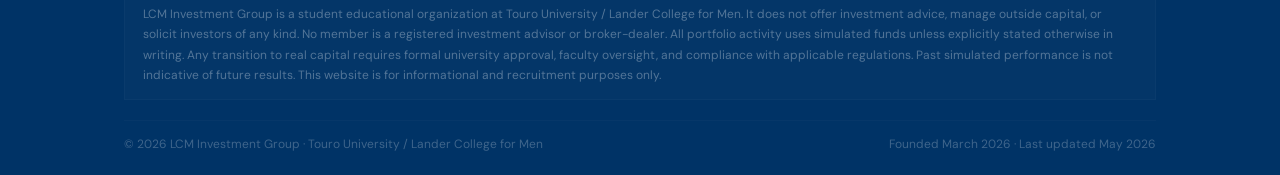
==== commit 340d37fe: "Audit fixes #6, #8, #9 + #7 scaffold - #6 Hero: rewrite subheadline ("the student-run investment fun" ====
--- a/about.html
+++ b/about.html
@@ -136,6 +136,7 @@
         <a href="process.html">Process</a>
         <a href="team.html">Team</a>
         <a href="join.html">Join</a>
+        <a href="join.html#privacy">Privacy</a>
       </div>
       <div class="footer-col">
         <h4>Resources</h4>
--- a/style.css
+++ b/style.css
@@ -797,3 +797,93 @@
 @media (max-width: 600px) {
   .advisor-card { padding: 16px 18px; }
 }
+
+/* Process page — Investment Memo Format & Risk Framework blocks */
+.framework-block {
+  margin: 40px 0 0 0;
+  padding-top: 32px;
+  border-top: 1px solid var(--gray-200);
+}
+.framework-block h2 {
+  font-family: var(--font-display);
+  font-size: var(--text-2xl);
+  color: var(--navy);
+  margin: 0 0 12px 0;
+}
+.framework-block > p {
+  font-size: var(--text-base);
+  color: var(--gray-800);
+  margin: 0 0 16px 0;
+  max-width: 65ch;
+}
+.framework-list {
+  list-style: none;
+  padding: 0;
+  margin: 0;
+  display: grid;
+  gap: 12px;
+}
+.framework-list li {
+  padding: 14px 16px 14px 20px;
+  background: var(--gray-50);
+  border-left: 3px solid var(--gold);
+  border-radius: 4px;
+  font-size: var(--text-base);
+  color: var(--gray-800);
+  line-height: 1.55;
+}
+.framework-list li strong {
+  color: var(--navy);
+}
+
+/* Join page — Privacy & Data Use note */
+.privacy-note {
+  margin-top: 40px;
+  padding: 24px 28px;
+  background: var(--gray-50);
+  border-left: 3px solid var(--navy);
+  border-radius: 4px;
+  max-width: 760px;
+}
+.privacy-note h3 {
+  font-family: var(--font-display);
+  font-size: var(--text-xl);
+  color: var(--navy);
+  margin: 0 0 10px 0;
+}
+.privacy-note p {
+  font-size: var(--text-sm);
+  color: var(--gray-700);
+  line-height: 1.6;
+  margin: 0;
+}
+.privacy-note a {
+  color: var(--navy);
+  text-decoration: underline;
+}
+@media (max-width: 600px) {
+  .privacy-note { padding: 18px 20px; }
+}
+
+/* Team page — member meta + LinkedIn row */
+.member-links {
+  font-size: var(--text-xs);
+  color: var(--gray-500);
+  margin-top: 8px;
+  display: flex;
+  flex-wrap: wrap;
+  gap: 14px;
+  align-items: center;
+}
+.member-links .member-meta {
+  color: var(--gray-600);
+  letter-spacing: 0.02em;
+}
+.member-links a {
+  color: var(--navy);
+  text-decoration: underline;
+  font-weight: 600;
+}
+.member-links a:hover {
+  color: var(--navy-deep);
+}
